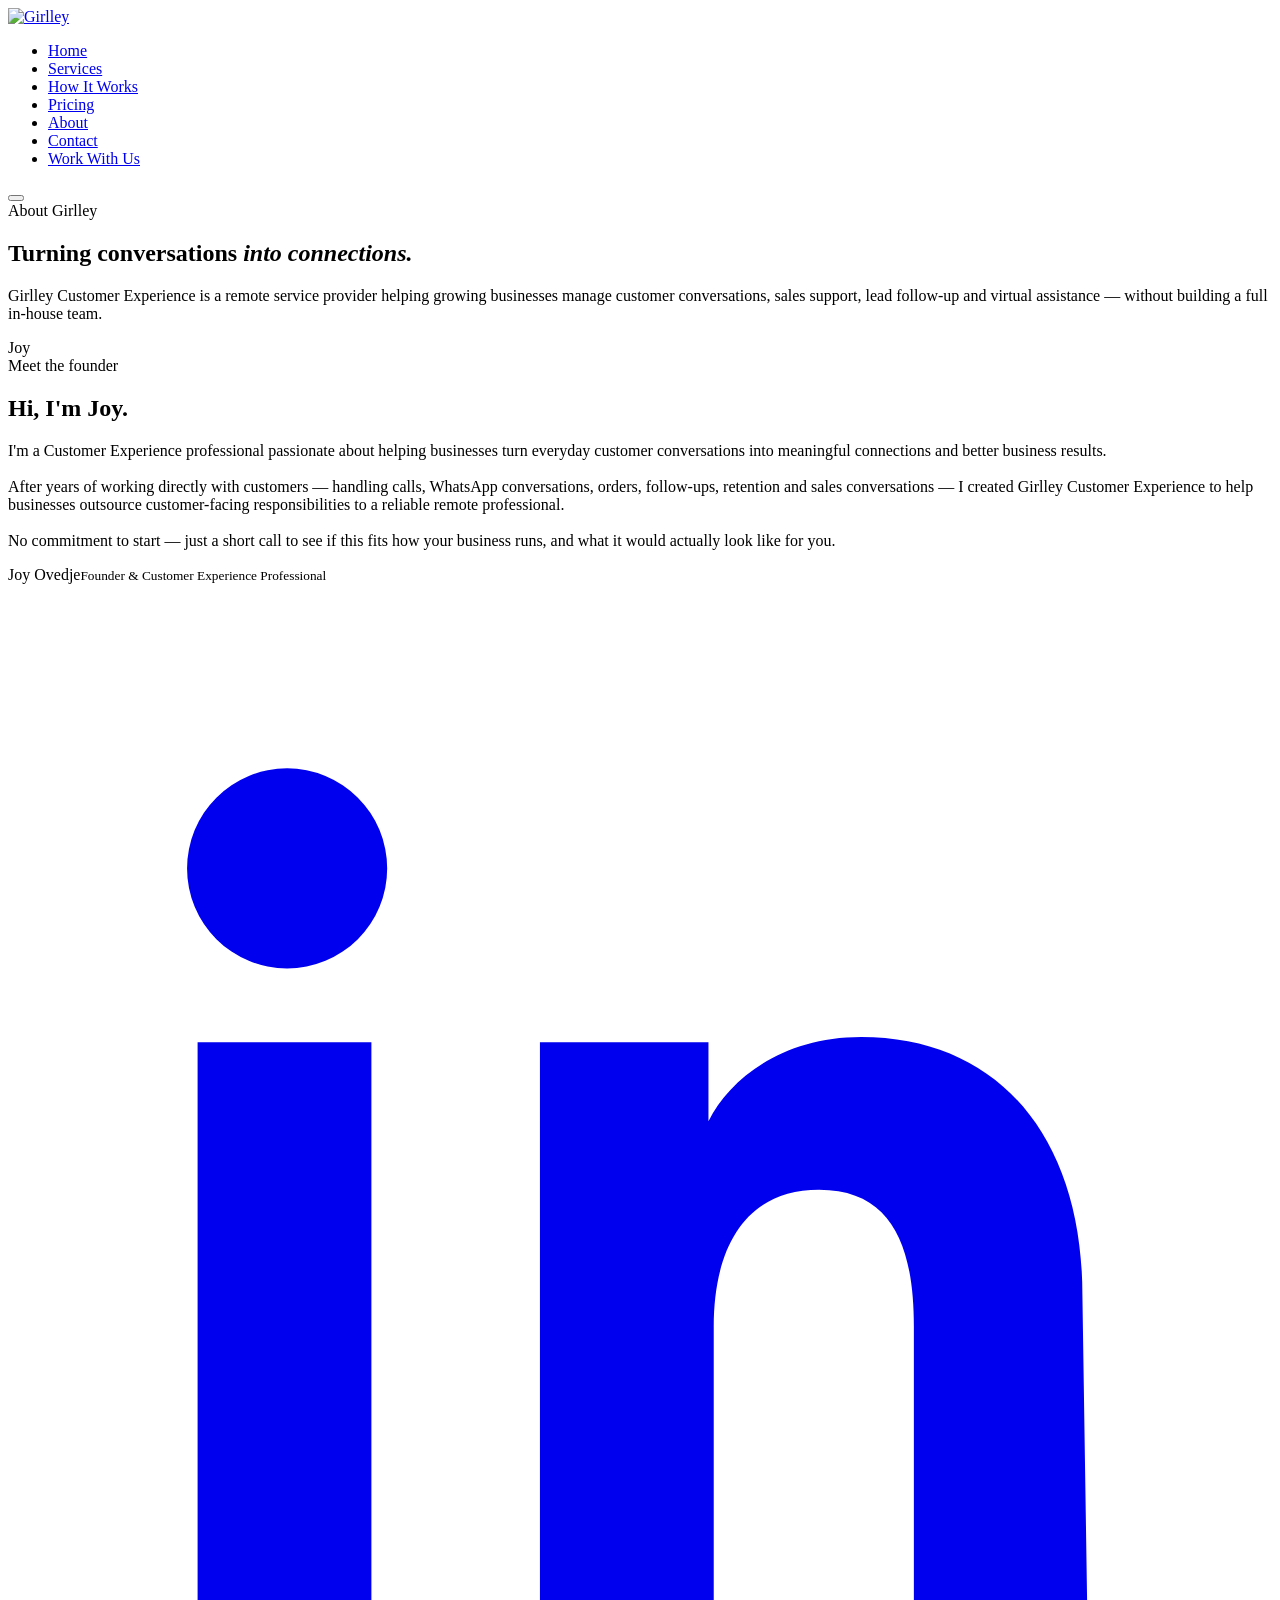
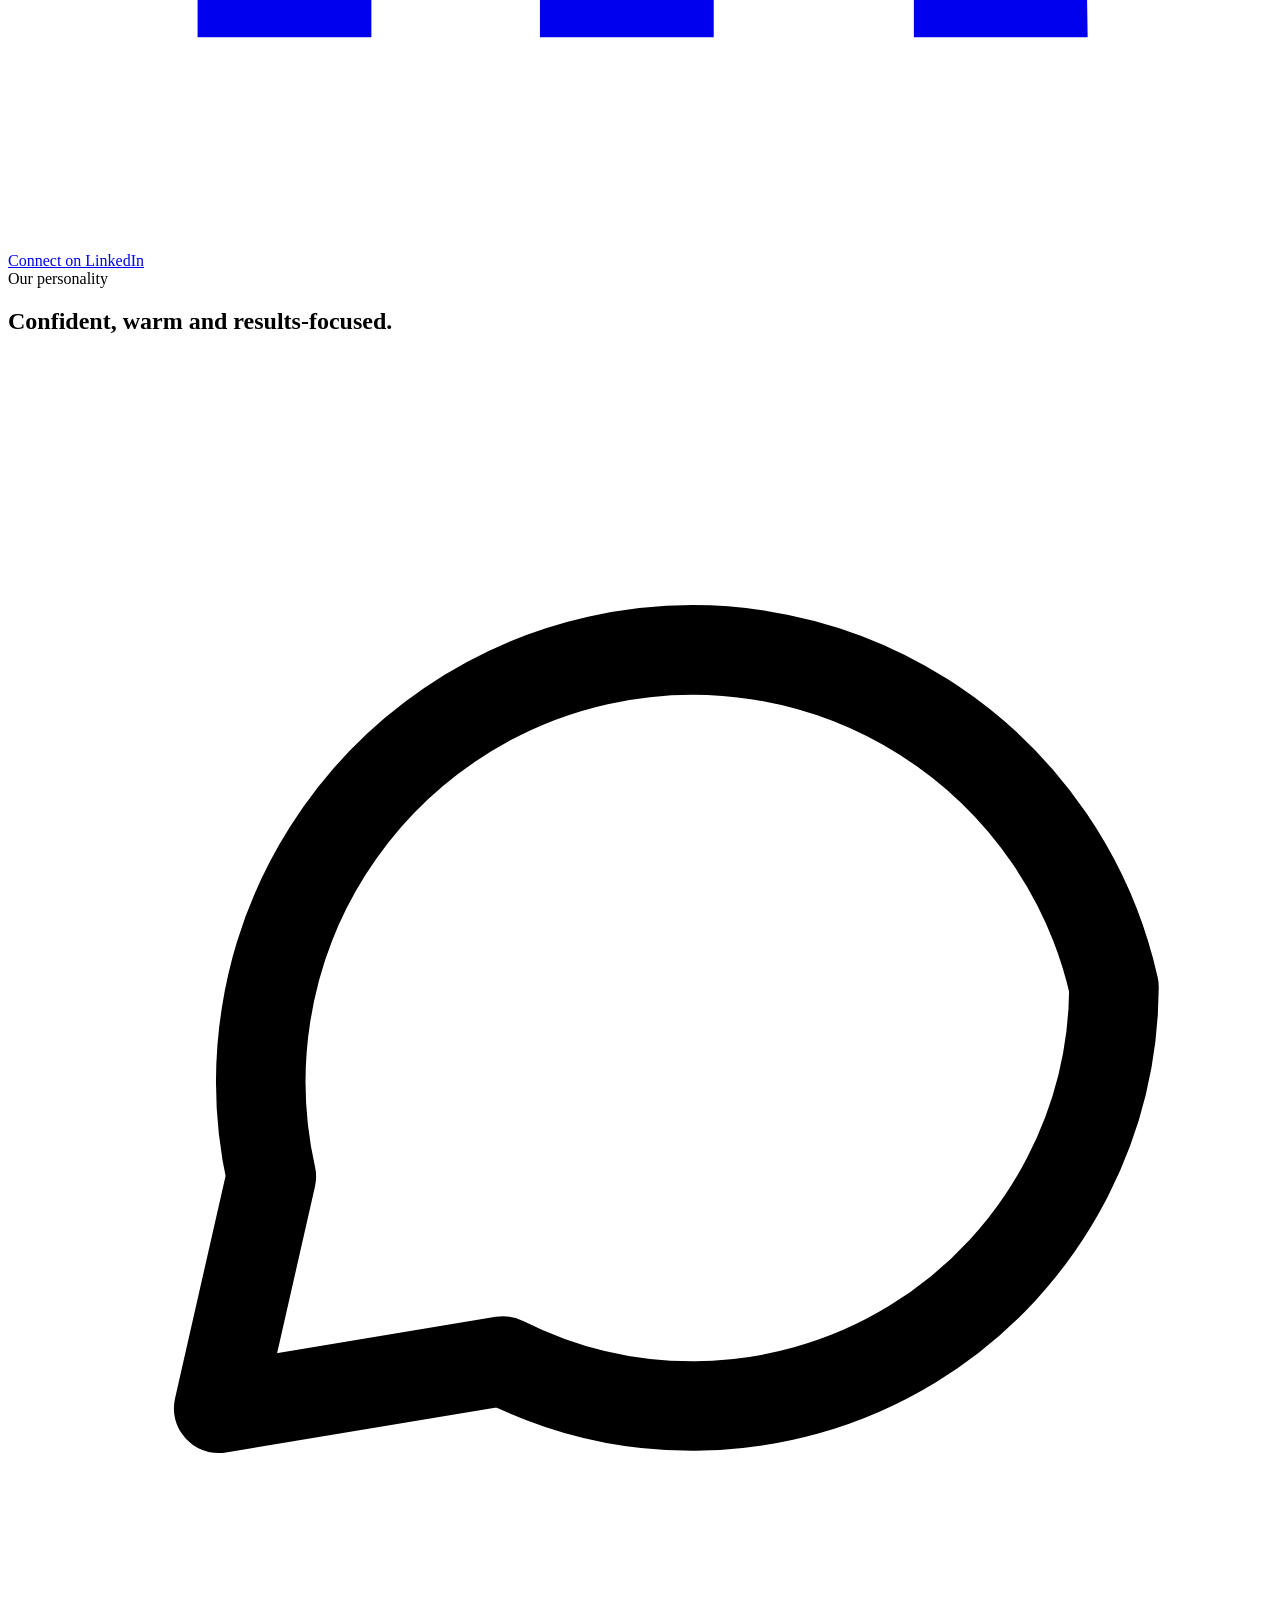
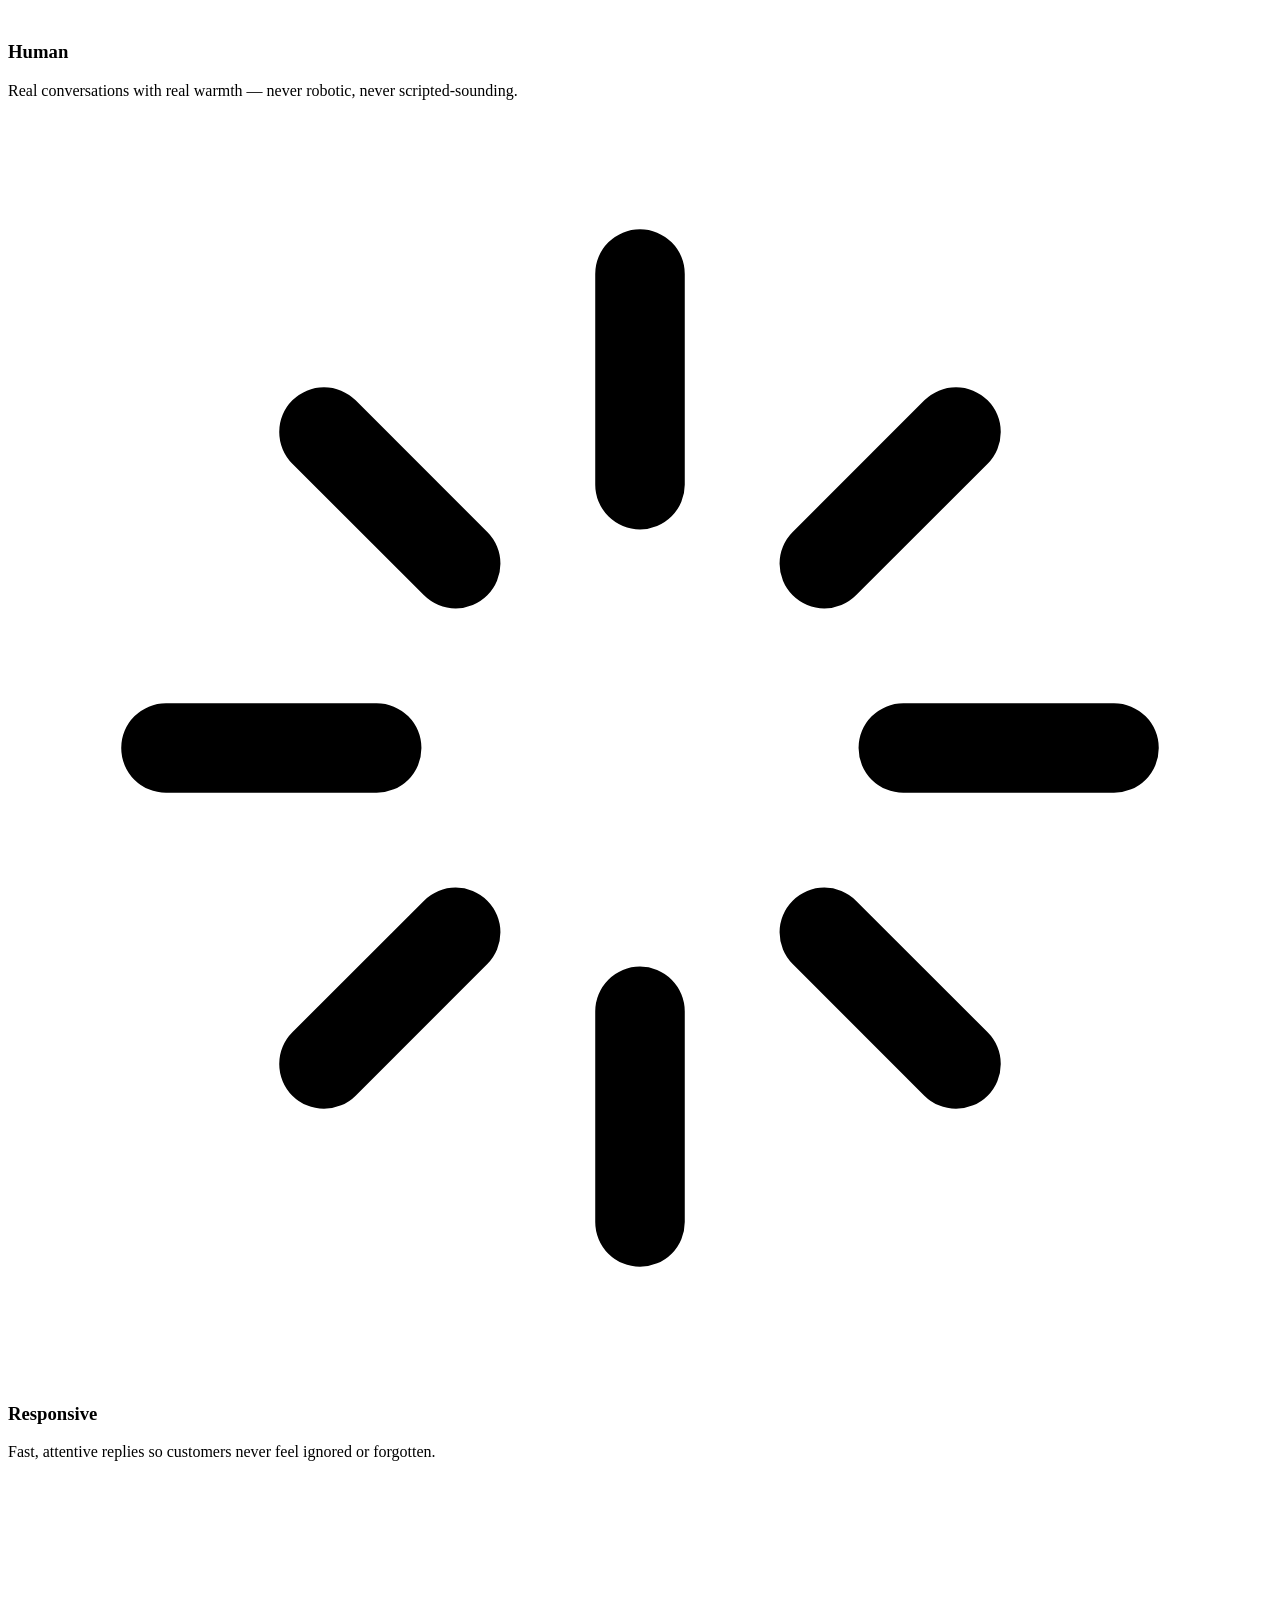
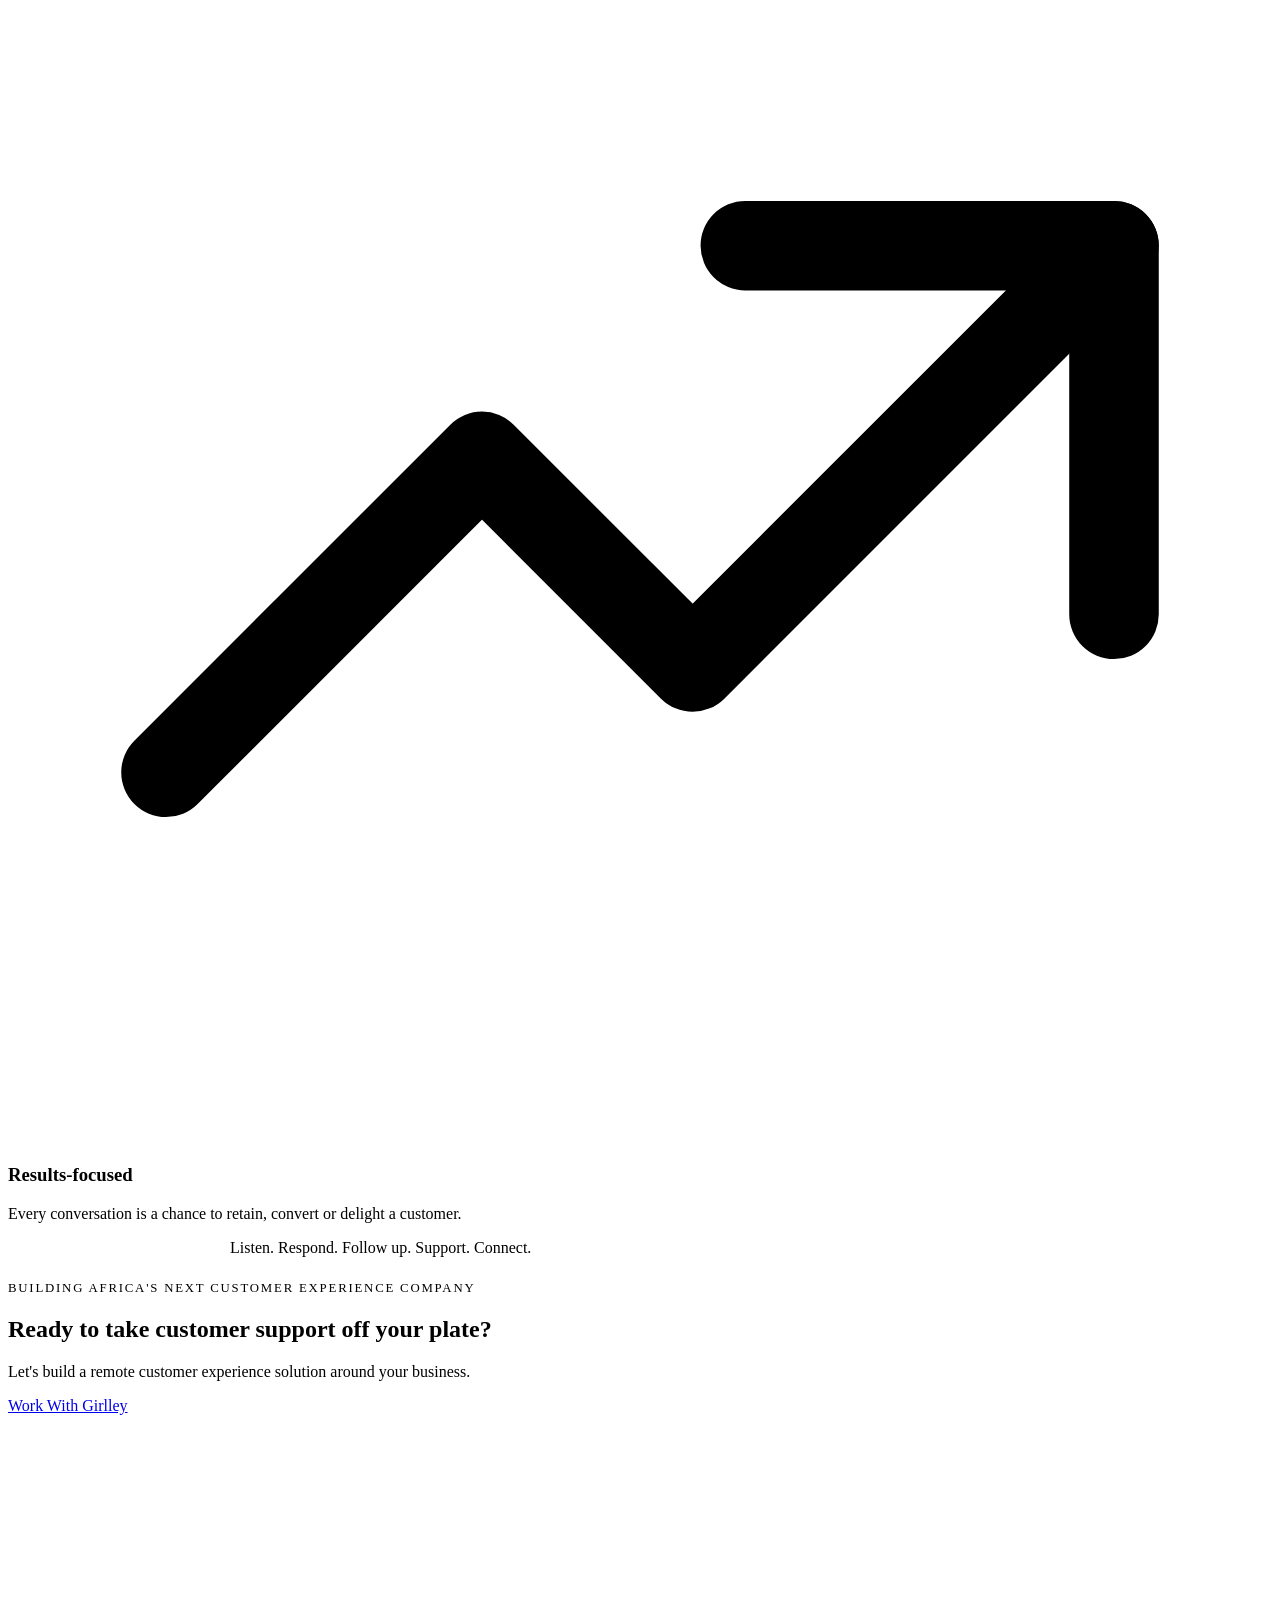
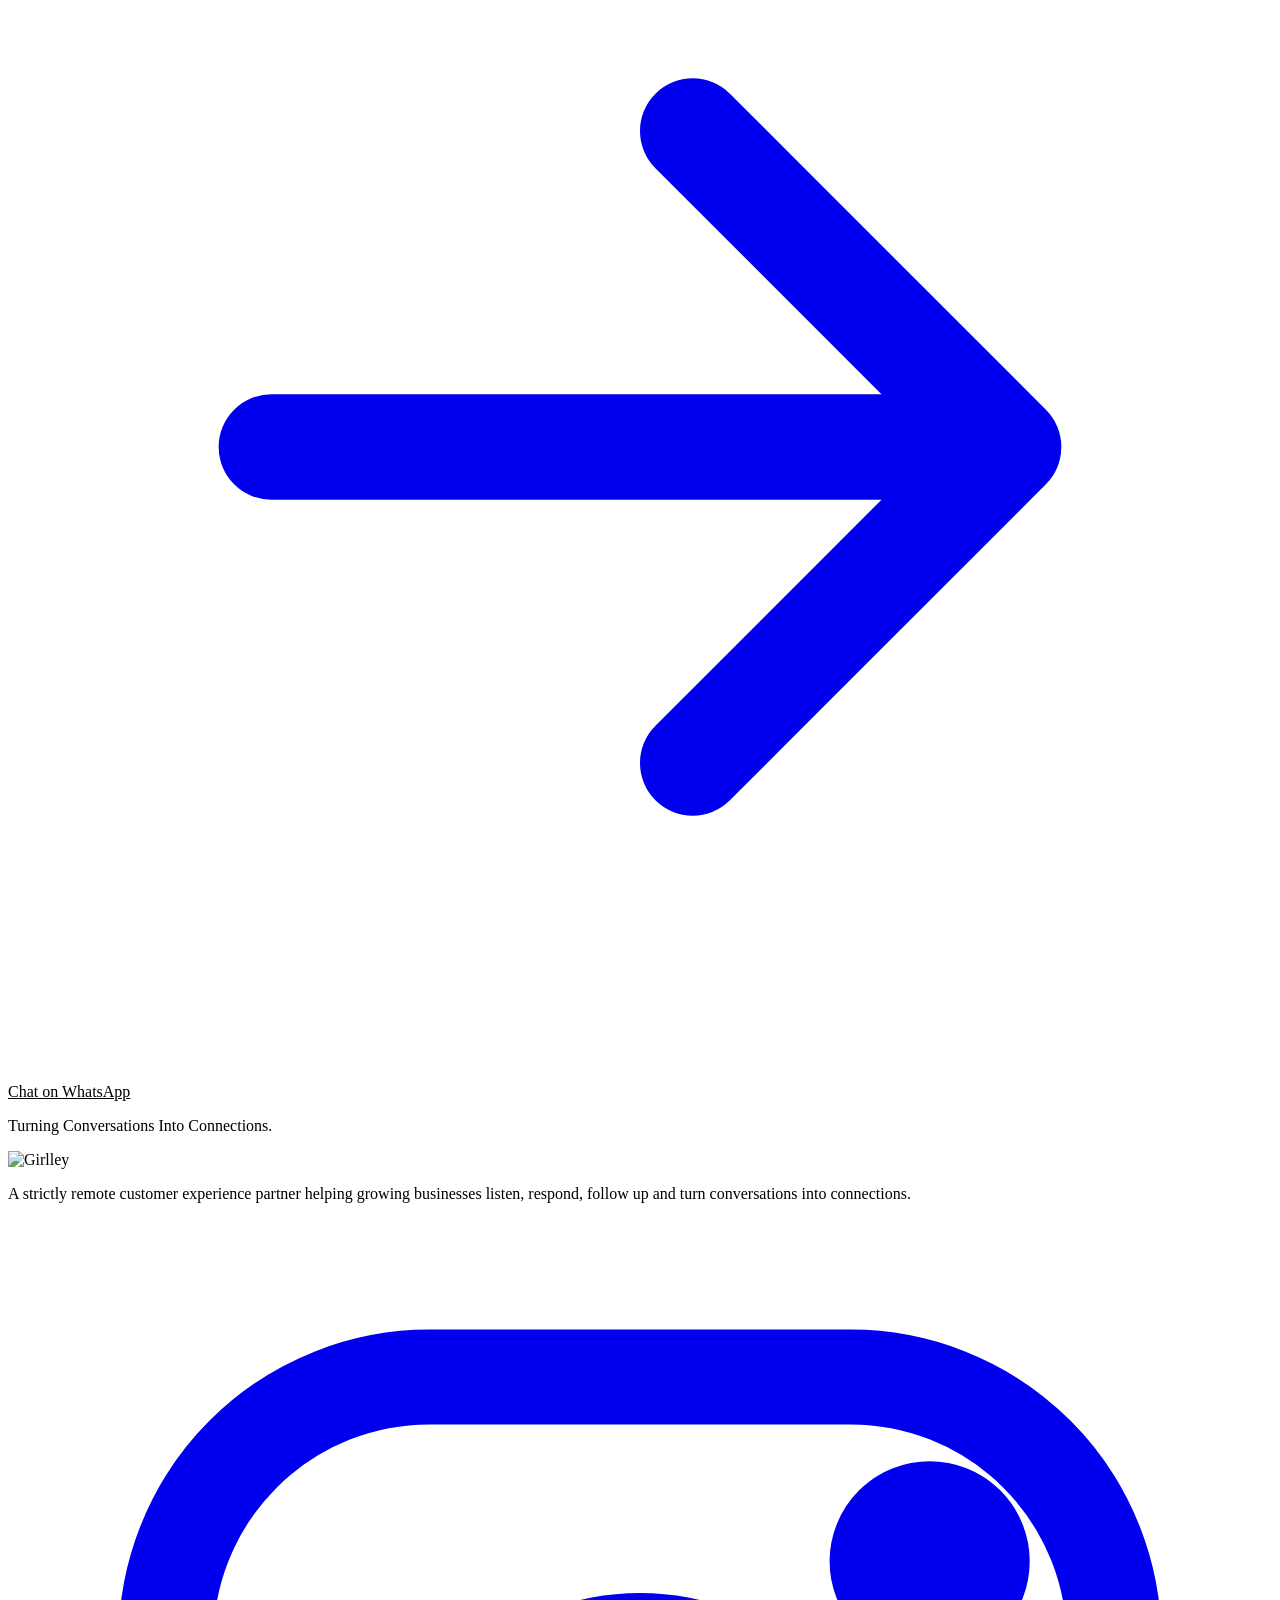
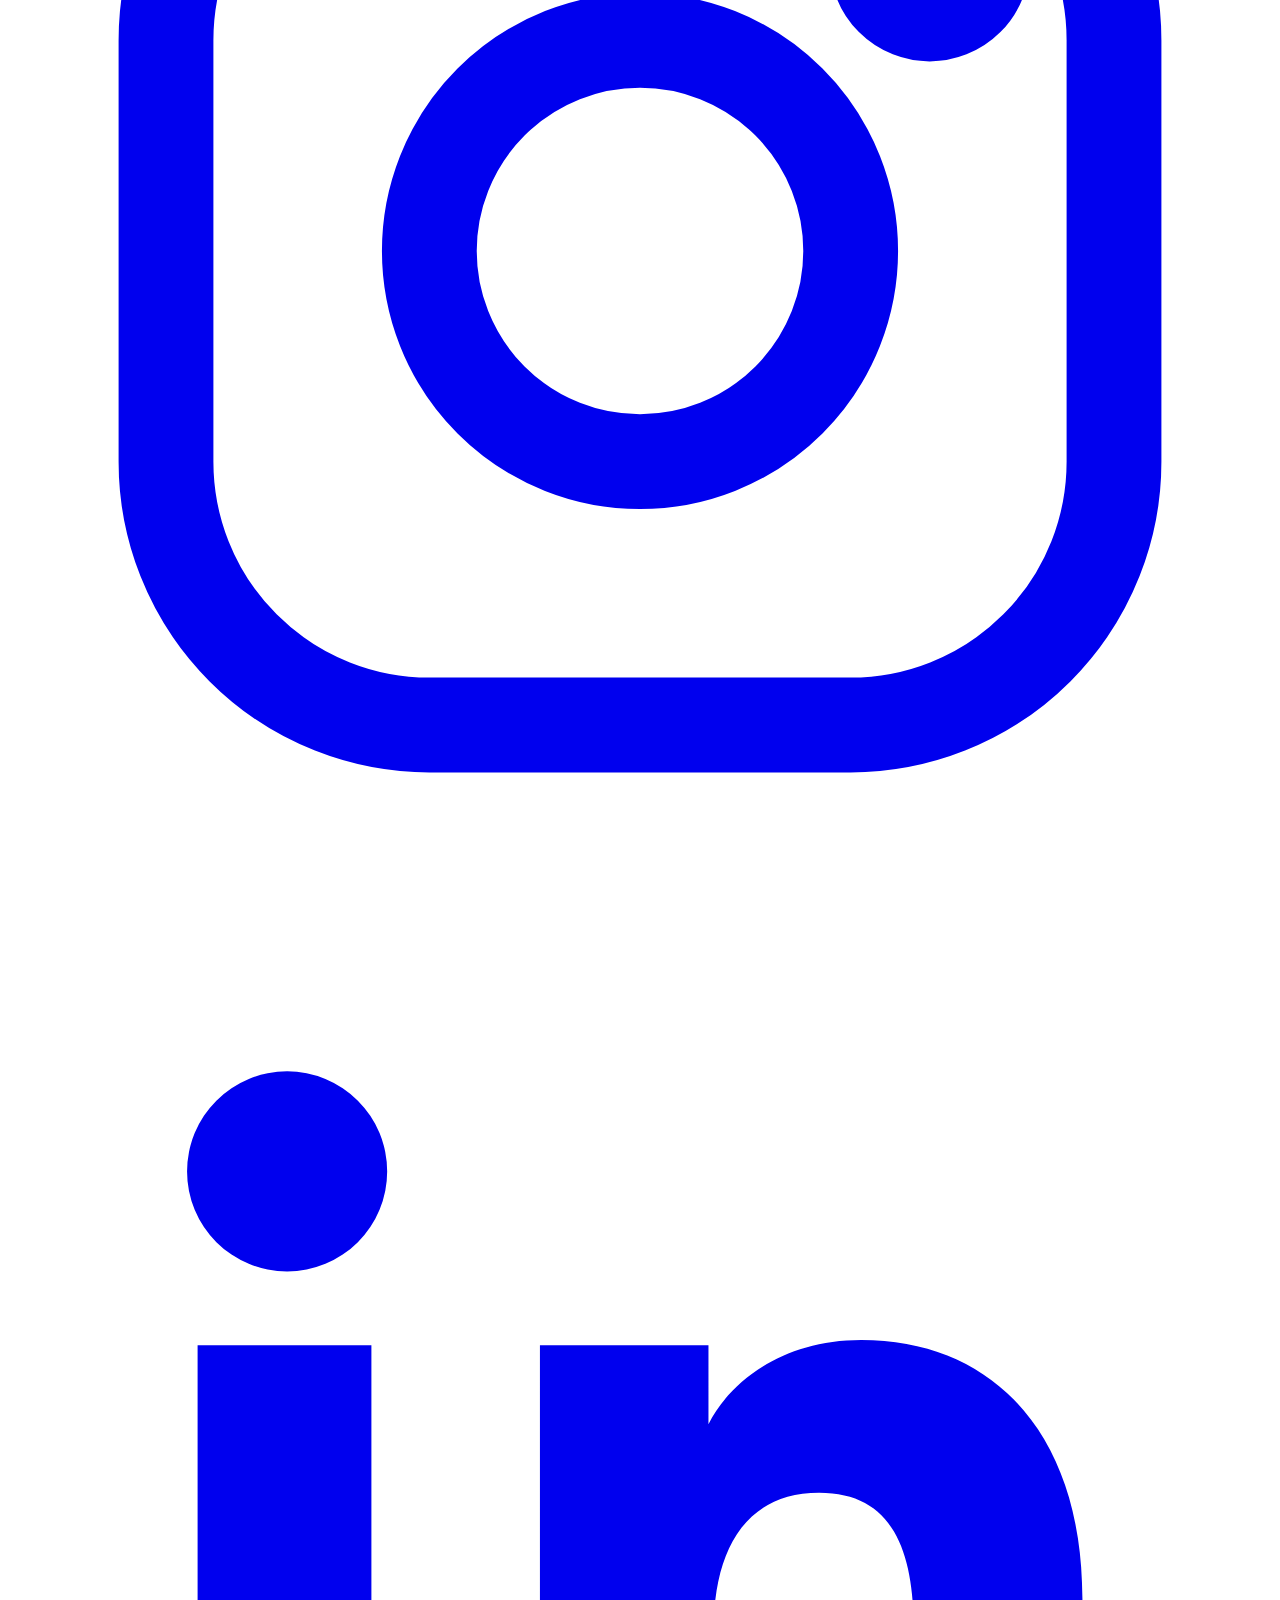
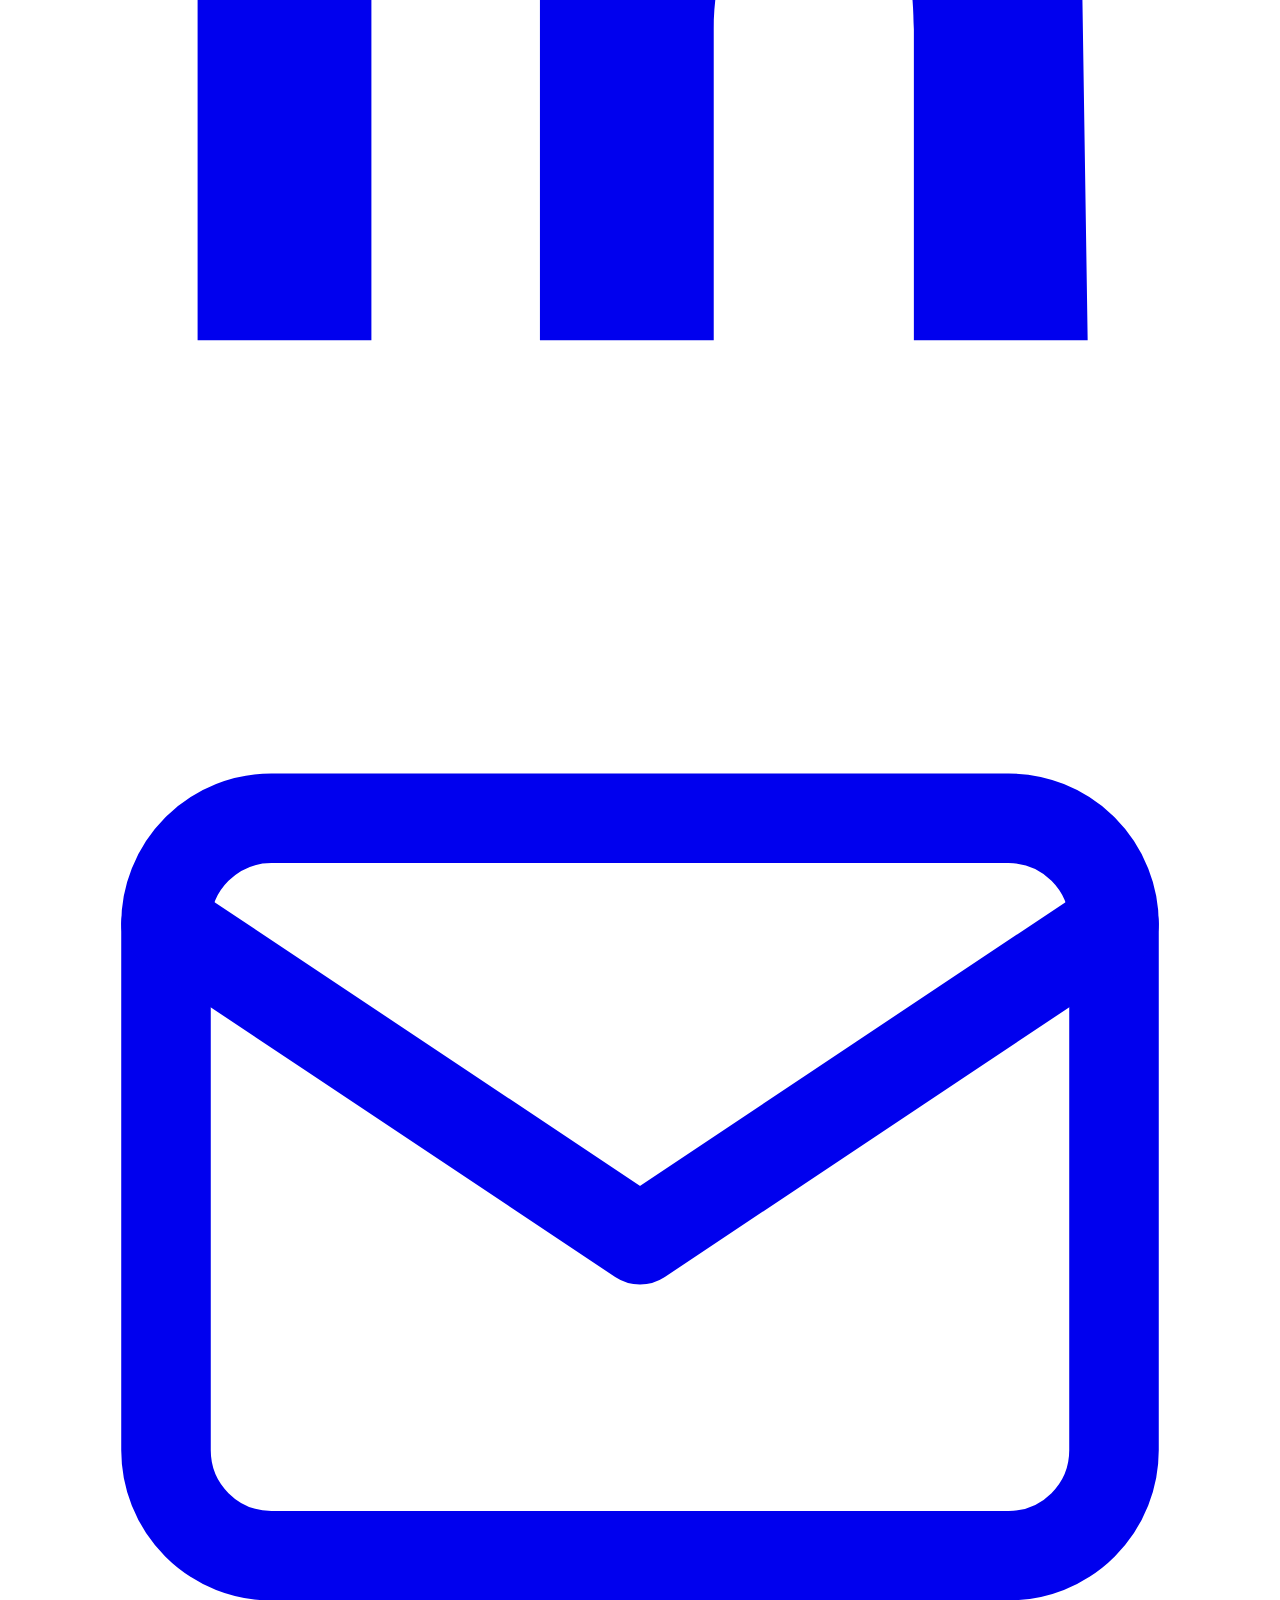
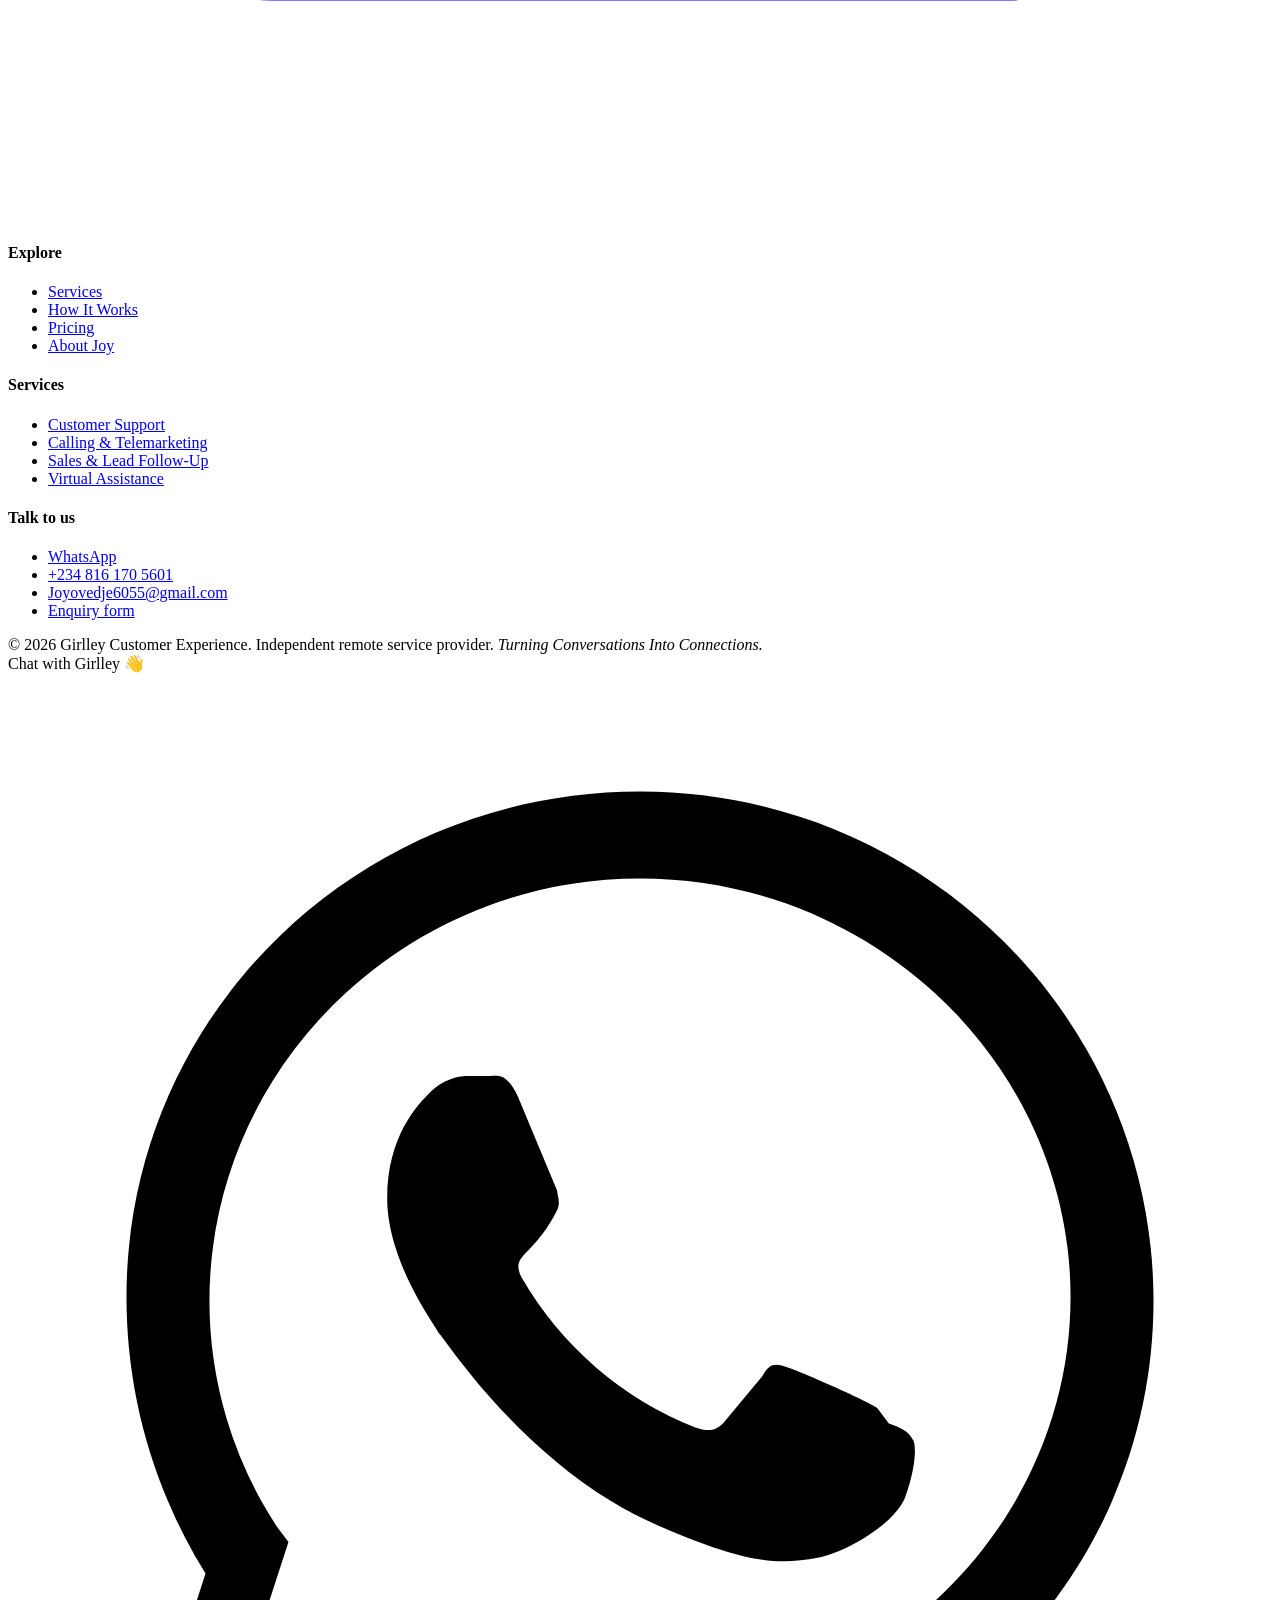
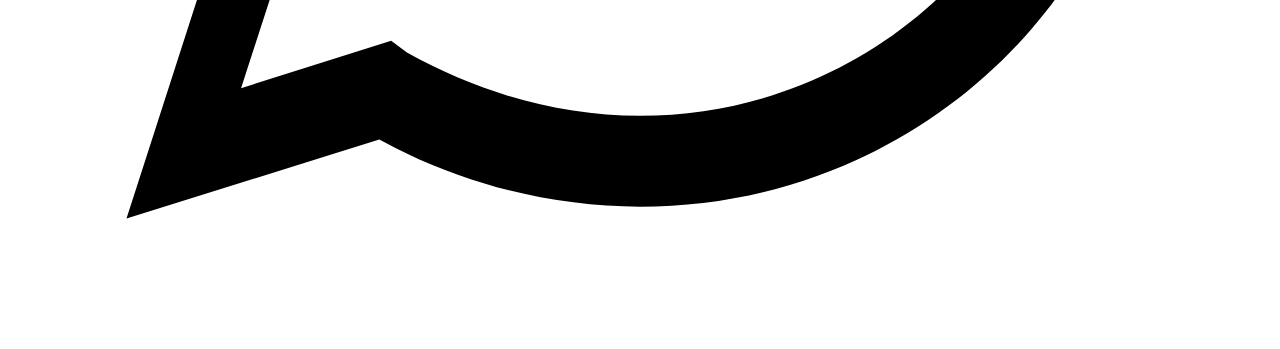
==== about.html @ e6e14542 "Add files via upload" ====
<!doctype html>
<html lang="en">
<head>
<meta charset="utf-8">
<meta name="viewport" content="width=device-width, initial-scale=1">
<title>About — Girlley CX</title>
<meta name="description" content="Meet Joy Ovedje, founder of Girlley Customer Experience — a remote customer experience partner for growing businesses.">
<meta name="theme-color" content="#0B4A5E">
<meta property="og:title" content="About — Girlley CX">
<meta property="og:description" content="Meet Joy Ovedje, founder of Girlley Customer Experience — a remote customer experience partner for growing businesses.">
<meta property="og:type" content="website">
<meta property="og:image" content="assets/logo.png">
<link rel="icon" type="image/png" href="assets/favicon.png">
<link rel="apple-touch-icon" href="assets/favicon.png">
<link rel="preconnect" href="https://fonts.googleapis.com">
<link rel="preconnect" href="https://fonts.gstatic.com" crossorigin>
<link href="https://fonts.googleapis.com/css2?family=Fraunces:ital,opsz,wght@0,9..144,400;0,9..144,500;0,9..144,600;1,9..144,400;1,9..144,500&family=Work+Sans:wght@400;500;600&display=swap" rel="stylesheet">
<link rel="stylesheet" href="assets/styles.css">
</head>
<body>
<header class="site-header">
  <div class="container nav">
    <a href="index.html" class="brand" aria-label="Girlley Customer Experience home"><img src="assets/logo.png" alt="Girlley" width="126" height="30"></a>
    <ul class="nav-links">
      <li><a href="index.html">Home</a></li><li><a href="services.html">Services</a></li><li><a href="how-it-works.html">How It Works</a></li><li><a href="pricing.html">Pricing</a></li><li><a href="about.html" class="active">About</a></li><li><a href="contact.html">Contact</a></li>
      <li><a href="contact.html" class="btn btn-primary nav-cta">Work With Us</a></li>
    </ul>
    <button class="menu-toggle" aria-label="Open menu" aria-expanded="false"><span></span><span></span><span></span></button>
  </div>
</header>
<main>

<section class="page-hero"><div class="container">
  <span class="eyebrow">About Girlley</span>
  <h1>Turning conversations <em class="accent">into connections.</em></h1>
  <p class="lead">Girlley Customer Experience is a remote service provider helping growing businesses manage customer conversations, sales support, lead follow-up and virtual assistance — without building a full in-house team.</p>
</div></section>
<section class="bg-white"><div class="container founder">
  <div class="founder-portrait reveal"><span class="mono">Joy</span><!-- To add a photo: place it at assets/joy.jpg and uncomment: <img src="assets/joy.jpg" alt="Joy Ovedje, founder of Girlley CX"> --></div>
  <div class="reveal">
    <span class="eyebrow">Meet the founder</span>
    <h2>Hi, I'm Joy.</h2>
    <p class="lead" style="margin-top:20px">I'm a Customer Experience professional passionate about helping businesses turn everyday customer conversations into meaningful connections and better business results.</p>
    <p style="margin-top:18px">After years of working directly with customers — handling calls, WhatsApp conversations, orders, follow-ups, retention and sales conversations — I created Girlley Customer Experience to help businesses outsource customer-facing responsibilities to a reliable remote professional.</p>
    <p style="margin-top:18px">No commitment to start — just a short call to see if this fits how your business runs, and what it would actually look like for you.</p>
    <div class="signature">Joy Ovedje<small>Founder &amp; Customer Experience Professional</small></div>
    <div class="btn-row"><a href="https://www.linkedin.com/in/joy-ovedje-bb84bb2b6" target="_blank" rel="noopener" class="btn btn-outline"><svg viewBox="0 0 24 24" fill="currentColor" aria-hidden="true"><path d="M6.9 8.7H3.6V20h3.3V8.7zM5.3 3.5a1.9 1.9 0 1 0 0 3.8 1.9 1.9 0 0 0 0-3.8zM20.4 13.5c0-3-1.6-4.9-4.2-4.9-1.5 0-2.5.8-2.9 1.6V8.7h-3.2V20h3.3v-5.9c0-1.5.6-2.6 2-2.6s1.8 1.1 1.8 2.6V20h3.3l-.1-6.5z"/></svg> Connect on LinkedIn</a></div>
  </div>
</div></section>
<section><div class="container">
  <div class="section-head center reveal"><span class="eyebrow">Our personality</span><h2>Confident, warm and results-focused.</h2></div>
  <div class="grid grid-3">
  <div class="card reveal"><div class="icon"><svg viewBox="0 0 24 24" fill="none" stroke="currentColor" stroke-width="1.7" stroke-linecap="round" stroke-linejoin="round" aria-hidden="true"><path d="M21 12a8 8 0 0 1-11.6 7.1L4 20l1-4.4A8 8 0 1 1 21 12z"/></svg></div><h3>Human</h3><p>Real conversations with real warmth — never robotic, never scripted-sounding.</p></div><div class="card reveal"><div class="icon"><svg viewBox="0 0 24 24" fill="none" stroke="currentColor" stroke-width="1.7" stroke-linecap="round" stroke-linejoin="round" aria-hidden="true"><path d="M12 3v4M12 17v4M3 12h4M17 12h4M6 6l2.5 2.5M15.5 15.5 18 18M6 18l2.5-2.5M15.5 8.5 18 6"/></svg></div><h3>Responsive</h3><p>Fast, attentive replies so customers never feel ignored or forgotten.</p></div><div class="card reveal"><div class="icon"><svg viewBox="0 0 24 24" fill="none" stroke="currentColor" stroke-width="1.7" stroke-linecap="round" stroke-linejoin="round" aria-hidden="true"><path d="M3 17l6-6 4 4 8-8"/><path d="M14 7h7v7"/></svg></div><h3>Results-focused</h3><p>Every conversation is a chance to retain, convert or delight a customer.</p></div>
  </div>
</div></section>
<section class="bg-blush"><div class="container center reveal">
  <p class="pullquote" style="max-width:820px;margin:0 auto">Listen. Respond. Follow up. Support. Connect.</p>
  <p style="margin-top:24px;letter-spacing:.14em;text-transform:uppercase;font-size:.8rem;color:var(--nude)">Building Africa's next customer experience company</p>
</div></section>
<section><div class="container"><div class="cta-band reveal">
<h2>Ready to take customer support off your plate?</h2><p>Let's build a remote customer experience solution around your business.</p>
<div class="btn-row" style="justify-content:center"><a href="contact.html" class="btn btn-light">Work With Girlley <svg viewBox="0 0 24 24" fill="none" stroke="currentColor" stroke-width="2" stroke-linecap="round" stroke-linejoin="round" aria-hidden="true"><path d="M5 12h14M13 6l6 6-6 6"/></svg></a><a href="https://wa.me/2348161705601?text=Hello%20Girlley%20CX%2C%20I%27d%20like%20to%20learn%20more%20about%20your%20services." target="_blank" rel="noopener" class="btn btn-outline" style="border-color:rgba(251,247,242,.5);color:var(--cream)">Chat on WhatsApp</a></div>
<p class="tagline">Turning Conversations Into Connections.</p>
</div></div></section>

</main>
<footer class="site-footer">
  <div class="container">
    <div class="footer-grid">
      <div>
        <img src="assets/logo-light.png" alt="Girlley" width="126" height="30">
        <p>A strictly remote customer experience partner helping growing businesses listen, respond, follow up and turn conversations into connections.</p>
        <div class="socials">
          <a href="https://www.instagram.com/girlley_cx" target="_blank" rel="noopener" aria-label="Instagram"><svg viewBox="0 0 24 24" fill="none" stroke="currentColor" stroke-width="1.8" aria-hidden="true"><rect x="3" y="3" width="18" height="18" rx="5"/><circle cx="12" cy="12" r="4"/><circle cx="17.5" cy="6.5" r="1" fill="currentColor"/></svg></a>
          <a href="https://www.linkedin.com/in/joy-ovedje-bb84bb2b6" target="_blank" rel="noopener" aria-label="LinkedIn"><svg viewBox="0 0 24 24" fill="currentColor" aria-hidden="true"><path d="M6.9 8.7H3.6V20h3.3V8.7zM5.3 3.5a1.9 1.9 0 1 0 0 3.8 1.9 1.9 0 0 0 0-3.8zM20.4 13.5c0-3-1.6-4.9-4.2-4.9-1.5 0-2.5.8-2.9 1.6V8.7h-3.2V20h3.3v-5.9c0-1.5.6-2.6 2-2.6s1.8 1.1 1.8 2.6V20h3.3l-.1-6.5z"/></svg></a>
          <a href="mailto:Joyovedje6055@gmail.com" aria-label="Email"><svg viewBox="0 0 24 24" fill="none" stroke="currentColor" stroke-width="1.7" stroke-linecap="round" stroke-linejoin="round" aria-hidden="true"><rect x="3" y="5" width="18" height="14" rx="2"/><path d="m3 7 9 6 9-6"/></svg></a>
        </div>
      </div>
      <div>
        <h4>Explore</h4>
        <ul><li><a href="services.html">Services</a></li><li><a href="how-it-works.html">How It Works</a></li><li><a href="pricing.html">Pricing</a></li><li><a href="about.html">About Joy</a></li></ul>
      </div>
      <div>
        <h4>Services</h4>
        <ul><li><a href="services.html#support">Customer Support</a></li><li><a href="services.html#calling">Calling &amp; Telemarketing</a></li><li><a href="services.html#sales">Sales &amp; Lead Follow-Up</a></li><li><a href="services.html#va">Virtual Assistance</a></li></ul>
      </div>
      <div>
        <h4>Talk to us</h4>
        <ul><li><a href="https://wa.me/2348161705601?text=Hello%20Girlley%20CX%2C%20I%27d%20like%20to%20learn%20more%20about%20your%20services." target="_blank" rel="noopener">WhatsApp</a></li><li><a href="tel:+2348161705601">+234 816 170 5601</a></li><li><a href="mailto:Joyovedje6055@gmail.com">Joyovedje6055@gmail.com</a></li><li><a href="contact.html">Enquiry form</a></li></ul>
      </div>
    </div>
    <div class="footer-bottom">
      <span>&copy; <span data-year>2026</span> Girlley Customer Experience. Independent remote service provider.</span>
      <em>Turning Conversations Into Connections.</em>
    </div>
  </div>
</footer>
<div class="wa-float">
  <span class="wa-label">Chat with Girlley 👋</span>
  <a class="wa-btn" href="https://wa.me/2348161705601?text=Hello%20Girlley%20CX%2C%20I%27d%20like%20to%20learn%20more%20about%20your%20services." target="_blank" rel="noopener" aria-label="Chat with Girlley on WhatsApp"><svg viewBox="0 0 32 32" aria-hidden="true"><path d="M16 3C8.8 3 3 8.7 3 15.8c0 2.5.7 4.9 2 7L3 29l6.4-2c2 1.1 4.3 1.7 6.6 1.7 7.2 0 13-5.7 13-12.8S23.2 3 16 3zm0 23.4c-2.1 0-4.1-.6-5.9-1.6l-.4-.3-3.8 1.2 1.2-3.7-.3-.4a10.4 10.4 0 0 1-1.7-5.7C5.1 10 10 5.2 16 5.2S26.9 10 26.9 15.8 22 26.4 16 26.4zm6-7.8c-.3-.2-1.9-.9-2.2-1-.3-.1-.5-.2-.7.2l-1 1.2c-.2.2-.4.2-.7.1a8.8 8.8 0 0 1-4.4-3.8c-.3-.6.3-.5.9-1.7.1-.2 0-.4 0-.5l-1-2.4c-.3-.6-.5-.5-.7-.5h-.6c-.2 0-.6.1-.9.4-.3.3-1.1 1.1-1.1 2.7s1.2 3.2 1.3 3.4c.2.2 2.3 3.5 5.6 4.9 2.1.9 2.9 1 4 .8.6-.1 1.9-.8 2.2-1.5.3-.8.3-1.4.2-1.5-.1-.2-.3-.3-.6-.4z"/></svg></a>
</div>
<script src="assets/main.js" defer></script>
</body>
</html>
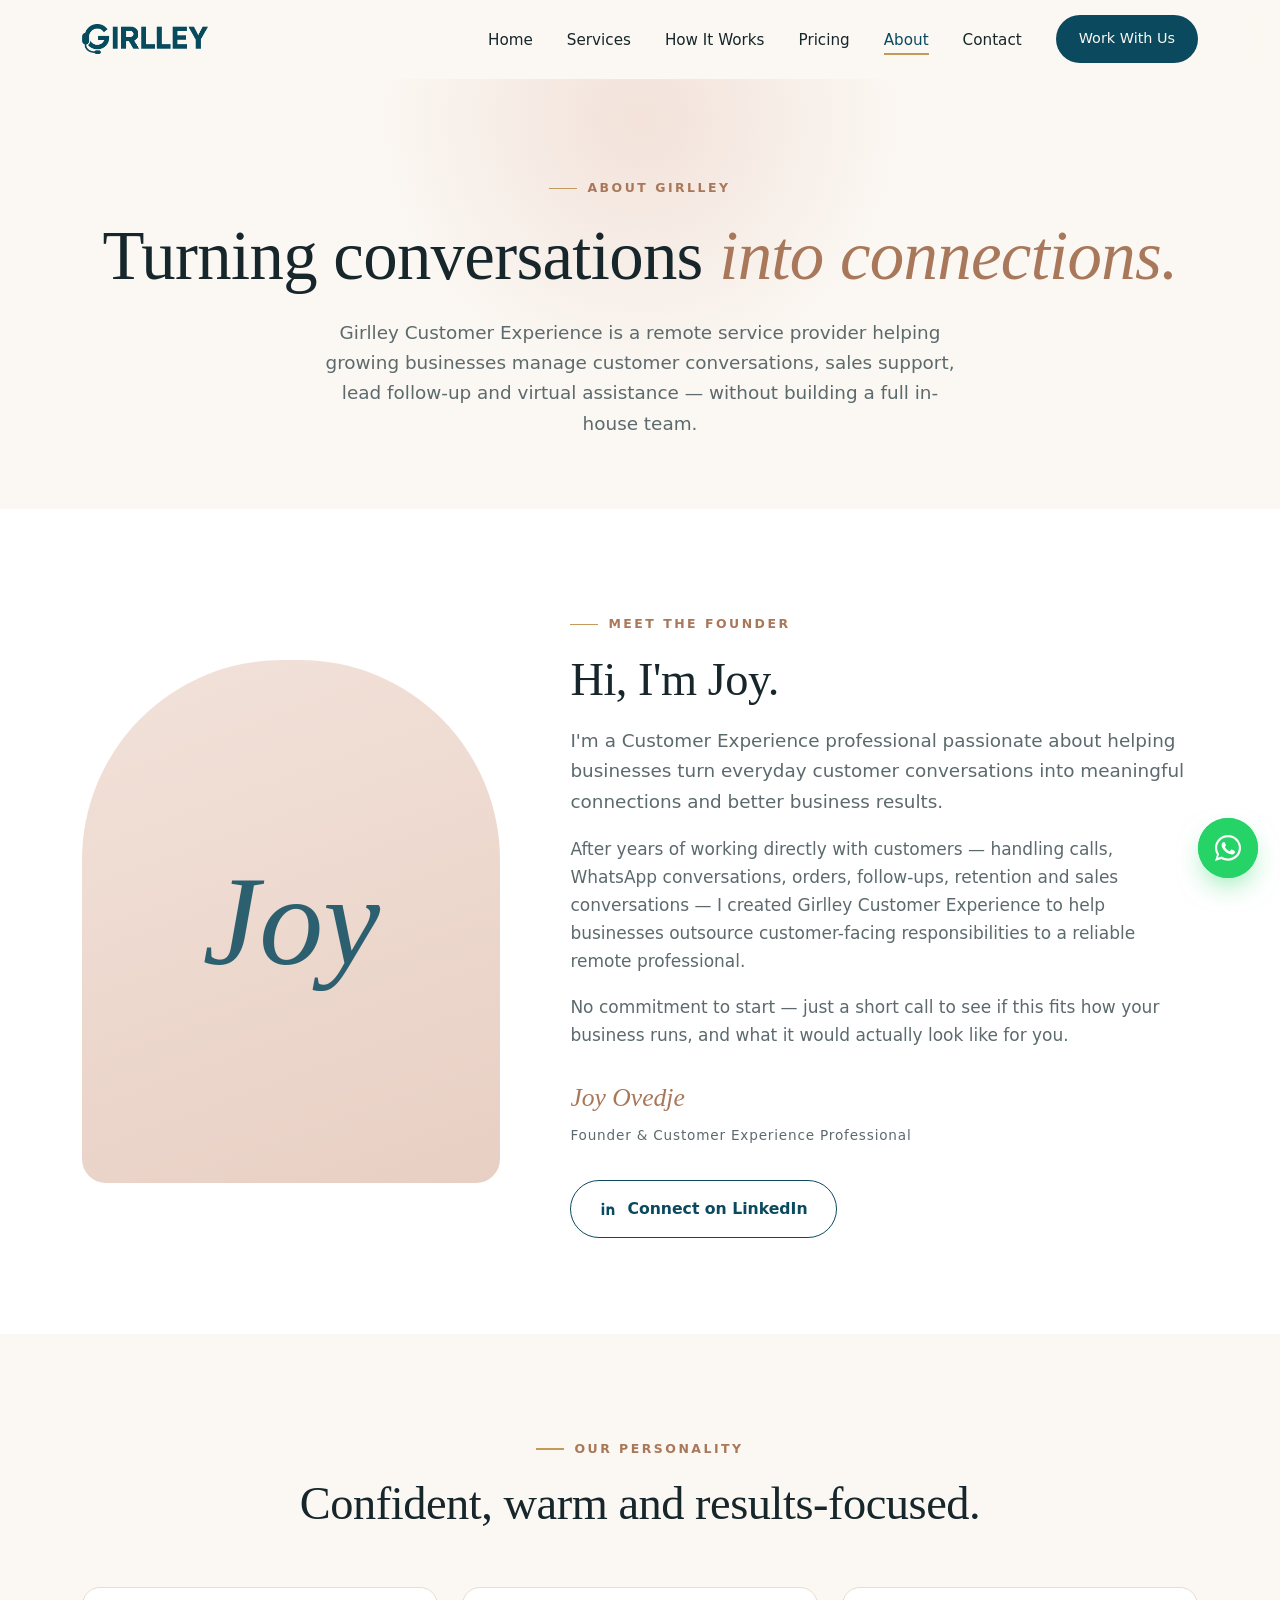
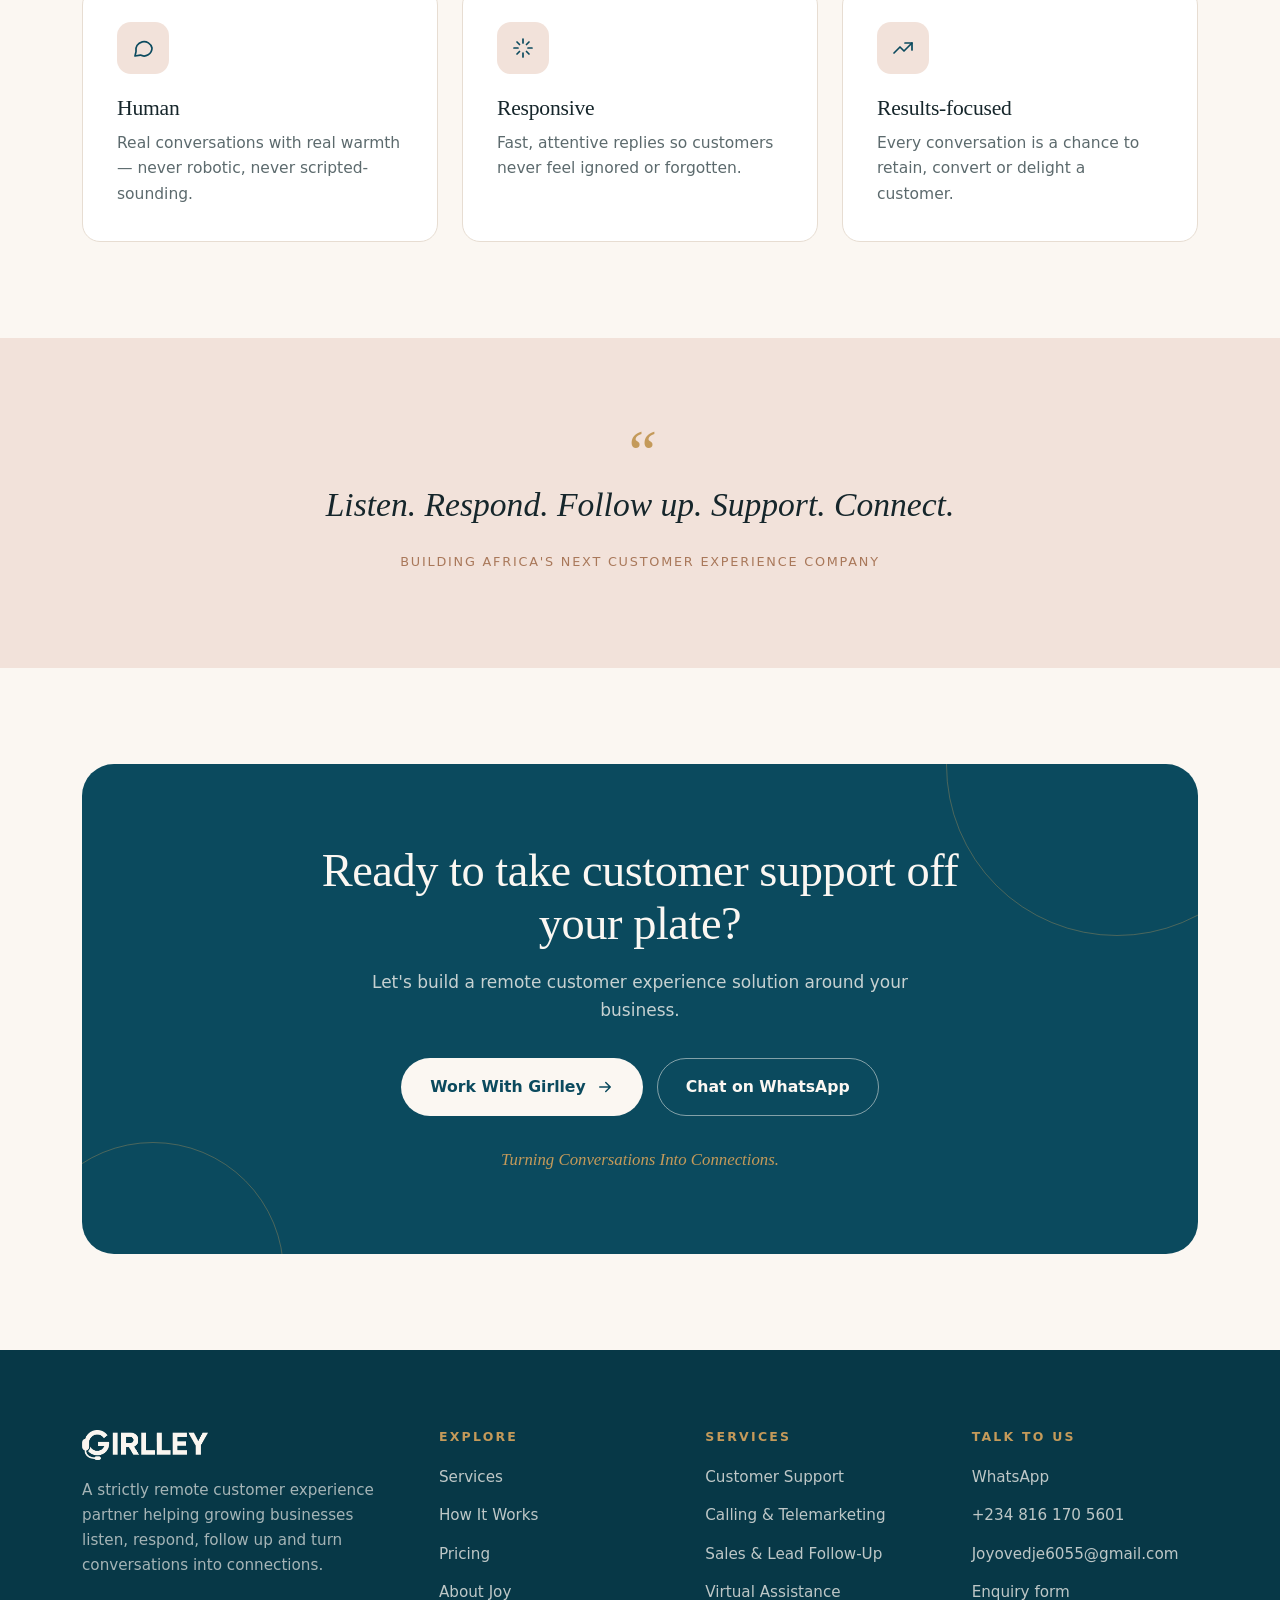
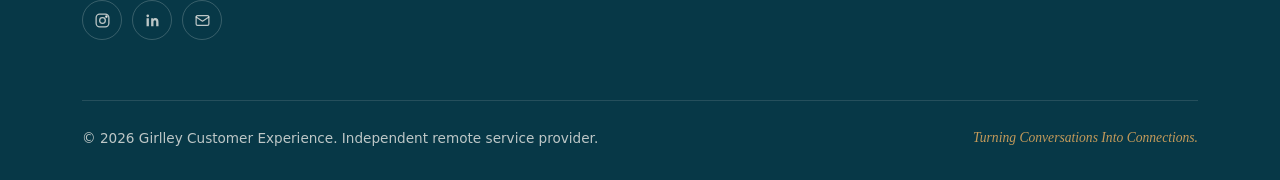
==== commit a1a5df39: "Add files via upload" ====
--- a/about.html
+++ b/about.html
@@ -9,18 +9,18 @@
 <meta property="og:title" content="About — Girlley CX">
 <meta property="og:description" content="Meet Joy Ovedje, founder of Girlley Customer Experience — a remote customer experience partner for growing businesses.">
 <meta property="og:type" content="website">
-<meta property="og:image" content="assets/logo.png">
-<link rel="icon" type="image/png" href="assets/favicon.png">
-<link rel="apple-touch-icon" href="assets/favicon.png">
+<meta property="og:image" content="logo.png">
+<link rel="icon" type="image/png" href="favicon.png">
+<link rel="apple-touch-icon" href="favicon.png">
 <link rel="preconnect" href="https://fonts.googleapis.com">
 <link rel="preconnect" href="https://fonts.gstatic.com" crossorigin>
 <link href="https://fonts.googleapis.com/css2?family=Fraunces:ital,opsz,wght@0,9..144,400;0,9..144,500;0,9..144,600;1,9..144,400;1,9..144,500&family=Work+Sans:wght@400;500;600&display=swap" rel="stylesheet">
-<link rel="stylesheet" href="assets/styles.css">
+<link rel="stylesheet" href="styles.css">
 </head>
 <body>
 <header class="site-header">
   <div class="container nav">
-    <a href="index.html" class="brand" aria-label="Girlley Customer Experience home"><img src="assets/logo.png" alt="Girlley" width="126" height="30"></a>
+    <a href="index.html" class="brand" aria-label="Girlley Customer Experience home"><img src="logo.png" alt="Girlley" width="126" height="30"></a>
     <ul class="nav-links">
       <li><a href="index.html">Home</a></li><li><a href="services.html">Services</a></li><li><a href="how-it-works.html">How It Works</a></li><li><a href="pricing.html">Pricing</a></li><li><a href="about.html" class="active">About</a></li><li><a href="contact.html">Contact</a></li>
       <li><a href="contact.html" class="btn btn-primary nav-cta">Work With Us</a></li>
@@ -36,7 +36,7 @@
   <p class="lead">Girlley Customer Experience is a remote service provider helping growing businesses manage customer conversations, sales support, lead follow-up and virtual assistance — without building a full in-house team.</p>
 </div></section>
 <section class="bg-white"><div class="container founder">
-  <div class="founder-portrait reveal"><span class="mono">Joy</span><!-- To add a photo: place it at assets/joy.jpg and uncomment: <img src="assets/joy.jpg" alt="Joy Ovedje, founder of Girlley CX"> --></div>
+  <div class="founder-portrait reveal"><span class="mono">Joy</span><!-- To add a photo: place it at joy.jpg and uncomment: <img src="joy.jpg" alt="Joy Ovedje, founder of Girlley CX"> --></div>
   <div class="reveal">
     <span class="eyebrow">Meet the founder</span>
     <h2>Hi, I'm Joy.</h2>
@@ -68,7 +68,7 @@
   <div class="container">
     <div class="footer-grid">
       <div>
-        <img src="assets/logo-light.png" alt="Girlley" width="126" height="30">
+        <img src="logo-light.png" alt="Girlley" width="126" height="30">
         <p>A strictly remote customer experience partner helping growing businesses listen, respond, follow up and turn conversations into connections.</p>
         <div class="socials">
           <a href="https://www.instagram.com/girlley_cx" target="_blank" rel="noopener" aria-label="Instagram"><svg viewBox="0 0 24 24" fill="none" stroke="currentColor" stroke-width="1.8" aria-hidden="true"><rect x="3" y="3" width="18" height="18" rx="5"/><circle cx="12" cy="12" r="4"/><circle cx="17.5" cy="6.5" r="1" fill="currentColor"/></svg></a>
@@ -99,6 +99,6 @@
   <span class="wa-label">Chat with Girlley 👋</span>
   <a class="wa-btn" href="https://wa.me/2348161705601?text=Hello%20Girlley%20CX%2C%20I%27d%20like%20to%20learn%20more%20about%20your%20services." target="_blank" rel="noopener" aria-label="Chat with Girlley on WhatsApp"><svg viewBox="0 0 32 32" aria-hidden="true"><path d="M16 3C8.8 3 3 8.7 3 15.8c0 2.5.7 4.9 2 7L3 29l6.4-2c2 1.1 4.3 1.7 6.6 1.7 7.2 0 13-5.7 13-12.8S23.2 3 16 3zm0 23.4c-2.1 0-4.1-.6-5.9-1.6l-.4-.3-3.8 1.2 1.2-3.7-.3-.4a10.4 10.4 0 0 1-1.7-5.7C5.1 10 10 5.2 16 5.2S26.9 10 26.9 15.8 22 26.4 16 26.4zm6-7.8c-.3-.2-1.9-.9-2.2-1-.3-.1-.5-.2-.7.2l-1 1.2c-.2.2-.4.2-.7.1a8.8 8.8 0 0 1-4.4-3.8c-.3-.6.3-.5.9-1.7.1-.2 0-.4 0-.5l-1-2.4c-.3-.6-.5-.5-.7-.5h-.6c-.2 0-.6.1-.9.4-.3.3-1.1 1.1-1.1 2.7s1.2 3.2 1.3 3.4c.2.2 2.3 3.5 5.6 4.9 2.1.9 2.9 1 4 .8.6-.1 1.9-.8 2.2-1.5.3-.8.3-1.4.2-1.5-.1-.2-.3-.3-.6-.4z"/></svg></a>
 </div>
-<script src="assets/main.js" defer></script>
+<script src="main.js" defer></script>
 </body>
 </html>
--- a/styles.css
+++ b/styles.css
@@ -0,0 +1,301 @@
+/* Girlley CX — Turning Conversations Into Connections */
+:root{
+  --cream:#FBF7F2;
+  --cream-2:#F5EEE6;
+  --blush:#F2E2DA;
+  --blush-deep:#E8CFC3;
+  --nude:#A9785A;
+  --gold:#C49A5A;
+  --teal:#0B4A5E;
+  --teal-deep:#073847;
+  --ink:#16262B;
+  --muted:#5C6A6D;
+  --line:#E7DDD2;
+  --white:#FFFFFF;
+  --wa:#25D366;
+  --radius:18px;
+  --shadow:0 18px 40px -22px rgba(11,74,94,.28);
+  --serif:"Fraunces",Georgia,"Times New Roman",serif;
+  --sans:"Work Sans",system-ui,-apple-system,"Segoe UI",sans-serif;
+  --max:1160px;
+}
+*{box-sizing:border-box;margin:0;padding:0}
+html{scroll-behavior:smooth}
+body{font-family:var(--sans);color:var(--ink);background:var(--cream);line-height:1.65;font-size:17px;-webkit-font-smoothing:antialiased;overflow-x:hidden}
+img{max-width:100%;display:block}
+a{color:inherit;text-decoration:none}
+h1,h2,h3,h4{font-family:var(--serif);font-weight:500;line-height:1.15;letter-spacing:-.01em;color:var(--ink)}
+h1{font-size:clamp(2.4rem,5.6vw,4.3rem)}
+h2{font-size:clamp(1.9rem,3.8vw,2.9rem)}
+h3{font-size:1.35rem}
+em.accent{font-style:italic;color:var(--nude)}
+p{color:var(--muted)}
+.container{width:100%;max-width:var(--max);margin:0 auto;padding:0 22px}
+section{padding:96px 0}
+.eyebrow{display:inline-flex;align-items:center;gap:10px;font-size:.78rem;letter-spacing:.2em;text-transform:uppercase;color:var(--nude);font-weight:600;margin-bottom:18px}
+.eyebrow::before{content:"";width:28px;height:1.5px;background:var(--gold)}
+.lead{font-size:1.15rem;max-width:640px}
+.center{text-align:center}
+.center .lead,.center.lead{margin-left:auto;margin-right:auto}
+.center .eyebrow{justify-content:center}
+
+/* Buttons */
+.btn{display:inline-flex;align-items:center;gap:10px;padding:15px 28px;border-radius:999px;font-weight:600;font-size:.98rem;transition:all .25s ease;border:1.5px solid transparent;cursor:pointer;font-family:var(--sans)}
+.btn-primary{background:var(--teal);color:var(--cream)}
+.btn-primary:hover{background:var(--teal-deep);transform:translateY(-2px);box-shadow:var(--shadow)}
+.btn-outline{border-color:var(--teal);color:var(--teal);background:transparent}
+.btn-outline:hover{background:var(--teal);color:var(--cream)}
+.btn-light{background:var(--cream);color:var(--teal)}
+.btn-light:hover{background:var(--blush);transform:translateY(-2px)}
+.btn svg{width:18px;height:18px}
+.btn-row{display:flex;flex-wrap:wrap;gap:14px;margin-top:34px}
+.center .btn-row{justify-content:center}
+
+/* Header */
+.site-header{position:sticky;top:0;z-index:50;background:rgba(251,247,242,.88);backdrop-filter:blur(14px);-webkit-backdrop-filter:blur(14px);border-bottom:1px solid transparent;transition:border-color .3s}
+.site-header.scrolled{border-bottom-color:var(--line)}
+.nav{display:flex;align-items:center;justify-content:space-between;height:78px}
+.brand img{height:30px;width:auto}
+.nav-links{display:flex;align-items:center;gap:34px;list-style:none}
+.nav-links a{font-size:.95rem;font-weight:500;color:var(--ink);position:relative;padding:4px 0}
+.nav-links a::after{content:"";position:absolute;left:0;bottom:-2px;height:1.5px;width:0;background:var(--gold);transition:width .25s}
+.nav-links a:hover::after,.nav-links a.active::after{width:100%}
+.nav-links a.active{color:var(--teal)}
+.nav-links a.nav-cta{padding:11px 22px;font-size:.9rem;color:var(--cream)}
+.nav-links a.nav-cta::after{display:none}
+.menu-toggle{display:none;background:none;border:0;width:44px;height:44px;cursor:pointer;position:relative}
+.menu-toggle span{position:absolute;left:11px;right:11px;height:2px;background:var(--ink);border-radius:2px;transition:.3s}
+.menu-toggle span:nth-child(1){top:15px}.menu-toggle span:nth-child(2){top:21px}.menu-toggle span:nth-child(3){top:27px}
+.menu-open .menu-toggle span:nth-child(1){top:21px;transform:rotate(45deg)}
+.menu-open .menu-toggle span:nth-child(2){opacity:0}
+.menu-open .menu-toggle span:nth-child(3){top:21px;transform:rotate(-45deg)}
+
+/* Hero */
+.hero{padding:90px 0 100px;position:relative;overflow:hidden}
+.hero::before{content:"";position:absolute;width:620px;height:620px;border-radius:50%;background:radial-gradient(circle,var(--blush) 0%,rgba(242,226,218,0) 70%);top:-160px;right:-160px;z-index:-1}
+.hero-grid{display:grid;grid-template-columns:minmax(0,1.15fr) minmax(0,.85fr);gap:60px;align-items:center}
+.hero h1 em{font-style:italic;color:var(--nude);font-weight:400}
+.hero .lead{margin-top:24px}
+.service-strip{margin-top:44px;padding-top:26px;border-top:1px solid var(--line);font-size:.86rem;color:var(--muted);letter-spacing:.02em;line-height:2}
+.service-strip span{display:inline-block}
+.service-strip span:not(:last-child)::after{content:"•";color:var(--gold);margin:0 10px}
+
+/* Chat visual */
+.chat-card{background:var(--white);border-radius:26px;padding:26px;box-shadow:0 30px 60px -30px rgba(11,74,94,.35);border:1px solid var(--line);position:relative}
+.chat-head{display:flex;align-items:center;gap:12px;padding-bottom:18px;border-bottom:1px solid var(--line);margin-bottom:20px}
+.chat-avatar{width:42px;height:42px;border-radius:50%;background:var(--teal);display:grid;place-items:center;color:var(--cream);font-family:var(--serif);font-size:1.1rem}
+.chat-head strong{display:block;font-size:.95rem}
+.chat-head small{color:#2BA36B;font-size:.78rem;display:flex;align-items:center;gap:6px}
+.chat-head small::before{content:"";width:7px;height:7px;border-radius:50%;background:#2BA36B}
+.bubble{max-width:82%;padding:12px 16px;border-radius:16px;font-size:.92rem;margin-bottom:12px;line-height:1.5;opacity:0;transform:translateY(8px);animation:pop .5s ease forwards}
+.bubble.in{background:var(--cream-2);color:var(--ink);border-bottom-left-radius:4px}
+.bubble.out{background:var(--teal);color:var(--cream);margin-left:auto;border-bottom-right-radius:4px}
+.bubble:nth-child(2){animation-delay:.3s}.bubble:nth-child(3){animation-delay:1.1s}.bubble:nth-child(4){animation-delay:1.9s}.bubble:nth-child(5){animation-delay:2.7s}
+.bubble small{display:block;font-size:.7rem;opacity:.6;margin-top:4px;text-align:right}
+@keyframes pop{to{opacity:1;transform:none}}
+.chat-badge{position:absolute;bottom:-22px;left:-22px;background:var(--cream);border:1px solid var(--line);border-radius:14px;padding:12px 16px;box-shadow:var(--shadow);font-size:.82rem;display:flex;align-items:center;gap:10px}
+.chat-badge b{white-space:nowrap;font-family:var(--serif);font-size:1.2rem;color:var(--teal);font-weight:600}
+
+/* Sections */
+.bg-blush{background:var(--blush)}
+.bg-white{background:var(--white)}
+.bg-teal{background:var(--teal);color:var(--cream)}
+.bg-teal h2,.bg-teal h3{color:var(--cream)}
+.bg-teal p{color:rgba(251,247,242,.78)}
+.bg-teal .eyebrow{color:var(--gold)}
+.split{display:grid;grid-template-columns:minmax(0,1fr) minmax(0,1fr);gap:70px;align-items:center}
+.section-head{max-width:720px;margin-bottom:56px}
+.section-head.center{margin-left:auto;margin-right:auto}
+
+.values{display:flex;flex-wrap:wrap;gap:12px;margin-top:30px}
+.values span{padding:9px 18px;border-radius:999px;border:1px solid var(--blush-deep);background:var(--cream);font-size:.9rem;font-weight:500;color:var(--teal)}
+
+.pullquote{font-family:var(--serif);font-size:clamp(1.5rem,2.8vw,2.1rem);line-height:1.3;color:var(--ink);font-style:italic;font-weight:400}
+.pullquote::before{content:"“";display:block;font-size:4rem;line-height:.6;color:var(--gold);margin-bottom:10px}
+
+/* Problem/fix */
+.pf{display:grid;grid-template-columns:1fr 1fr;gap:28px}
+.pf-card{padding:38px;border-radius:var(--radius);background:var(--cream);border:1px solid var(--line)}
+.pf-card .tag{font-family:var(--serif);font-style:italic;color:var(--gold);font-size:1rem;margin-bottom:12px;display:block}
+.pf-card h3{margin-bottom:12px}
+
+/* Cards */
+.grid{display:grid;gap:24px}
+.grid-2{grid-template-columns:repeat(2,1fr)}
+.grid-3{grid-template-columns:repeat(3,1fr)}
+.grid-4{grid-template-columns:repeat(4,1fr)}
+.card{background:var(--white);border:1px solid var(--line);border-radius:var(--radius);padding:34px;transition:transform .3s,box-shadow .3s,border-color .3s}
+.card:hover{transform:translateY(-4px);box-shadow:var(--shadow);border-color:var(--blush-deep)}
+.icon{width:52px;height:52px;border-radius:14px;background:var(--blush);display:grid;place-items:center;margin-bottom:22px;color:var(--teal)}
+.icon svg{width:24px;height:24px}
+.card h3{margin-bottom:10px}
+.card p{font-size:.97rem}
+.ticks{list-style:none;margin-top:18px;display:grid;gap:8px}
+.ticks li{padding-left:26px;position:relative;font-size:.95rem;color:var(--ink)}
+.ticks li::before{content:"";position:absolute;left:0;top:9px;width:14px;height:8px;border-left:2px solid var(--gold);border-bottom:2px solid var(--gold);transform:rotate(-45deg)}
+.ticks.cols{grid-template-columns:1fr 1fr;column-gap:20px}
+
+/* Service detail */
+.service-block{display:grid;grid-template-columns:.8fr 1.2fr;gap:60px;padding:56px 0;border-top:1px solid var(--line)}
+.service-block:first-child{border-top:0;padding-top:0}
+.service-block .num{font-family:var(--serif);color:var(--gold);font-size:1rem;font-style:italic;margin-bottom:10px;display:block}
+.notice{margin-top:40px;padding:26px 30px;border-left:3px solid var(--gold);background:var(--cream-2);border-radius:0 14px 14px 0}
+.notice strong{color:var(--teal)}
+
+/* Steps */
+.steps{display:grid;grid-template-columns:repeat(5,1fr);gap:18px;counter-reset:s}
+.step{position:relative;padding:30px 24px;background:var(--white);border-radius:var(--radius);border:1px solid var(--line)}
+.step .n{font-family:var(--serif);font-size:2.4rem;color:var(--blush-deep);line-height:1;display:block;margin-bottom:14px;font-weight:500}
+.step h3{font-size:1.1rem;margin-bottom:8px}
+.step p{font-size:.92rem}
+.steps-v{display:grid;gap:0;max-width:820px;margin:0 auto}
+.step-v{display:grid;grid-template-columns:90px 1fr;gap:28px;padding:34px 0;border-bottom:1px solid var(--line)}
+.step-v:last-child{border-bottom:0}
+.step-v .n{font-family:var(--serif);font-size:3.2rem;line-height:1;color:var(--gold);font-weight:400}
+.step-v h3{margin-bottom:8px;font-size:1.5rem}
+
+/* Audience */
+.chips{display:flex;flex-wrap:wrap;gap:12px;justify-content:center;max-width:860px;margin:0 auto}
+.chips span{padding:12px 22px;background:var(--white);border:1px solid var(--line);border-radius:999px;font-size:.95rem;font-weight:500}
+
+/* Benefits */
+.benefit h3{font-size:1.2rem;margin-bottom:6px;display:flex;align-items:center;gap:10px}
+.benefit h3::before{content:"";width:8px;height:8px;border-radius:50%;background:var(--gold);flex:none}
+
+/* Pricing */
+.plans{display:grid;grid-template-columns:repeat(4,1fr);gap:20px;align-items:stretch}
+.plan{background:var(--white);border:1px solid var(--line);border-radius:22px;padding:34px 28px;display:flex;flex-direction:column;position:relative}
+.plan.featured{background:var(--teal);border-color:var(--teal);color:var(--cream)}
+.plan.featured h3,.plan.featured .ticks li{color:var(--cream)}
+.plan.featured p{color:rgba(251,247,242,.75)}
+.plan .badge{position:absolute;top:-13px;left:28px;background:var(--gold);color:var(--white);font-size:.72rem;letter-spacing:.12em;text-transform:uppercase;padding:5px 12px;border-radius:999px;font-weight:600}
+.plan h3{font-size:1.5rem;margin-bottom:8px}
+.plan .price{font-family:var(--serif);font-style:italic;color:var(--nude);margin:14px 0 4px;font-size:1.05rem}
+.plan.featured .price{color:var(--gold)}
+.plan .ticks{flex:1;margin-bottom:28px}
+.plan .btn{justify-content:center}
+.factors{display:flex;flex-wrap:wrap;gap:10px;margin-top:20px}
+.factors span{padding:8px 16px;border-radius:999px;background:var(--cream);border:1px solid var(--line);font-size:.88rem}
+
+/* Ways */
+.way{padding:30px;border-radius:var(--radius);background:var(--cream);border:1px solid var(--line)}
+.way h3{font-size:1.2rem;margin-bottom:8px}
+
+/* Founder */
+.founder{display:grid;grid-template-columns:.8fr 1.2fr;gap:70px;align-items:center}
+.founder-portrait{aspect-ratio:4/5;border-radius:200px 200px 24px 24px;background:linear-gradient(160deg,var(--blush) 0%,var(--blush-deep) 100%);display:grid;place-items:center;position:relative;overflow:hidden}
+.founder-portrait .mono{font-family:var(--serif);font-size:8rem;color:var(--teal);opacity:.85;font-style:italic}
+.founder-portrait img{width:100%;height:100%;object-fit:cover;position:absolute;inset:0}
+.signature{font-family:var(--serif);font-style:italic;font-size:1.6rem;color:var(--nude);margin-top:28px}
+.signature small{display:block;font-family:var(--sans);font-style:normal;font-size:.85rem;color:var(--muted);letter-spacing:.06em;margin-top:4px}
+
+/* FAQ */
+.faq{max-width:820px;margin:0 auto}
+.faq details{border-bottom:1px solid var(--line);padding:6px 0}
+.faq summary{list-style:none;cursor:pointer;padding:22px 40px 22px 0;font-family:var(--serif);font-size:1.25rem;position:relative}
+.faq summary::-webkit-details-marker{display:none}
+.faq summary::after{content:"+";position:absolute;right:4px;top:50%;transform:translateY(-50%);font-family:var(--sans);font-size:1.6rem;color:var(--gold);transition:transform .3s;font-weight:300}
+.faq details[open] summary::after{transform:translateY(-50%) rotate(45deg)}
+.faq details p{padding:0 40px 24px 0}
+
+/* Page hero */
+.page-hero{padding:90px 0 70px;text-align:center;position:relative;overflow:hidden}
+.page-hero::before{content:"";position:absolute;width:520px;height:520px;border-radius:50%;background:radial-gradient(circle,var(--blush) 0%,rgba(242,226,218,0) 70%);top:-220px;left:50%;transform:translateX(-50%);z-index:-1}
+.page-hero .lead{margin:22px auto 0}
+
+/* CTA */
+.cta-band{background:var(--teal);border-radius:32px;padding:80px 50px;text-align:center;position:relative;overflow:hidden}
+.cta-band::before,.cta-band::after{content:"";position:absolute;border-radius:50%;border:1px solid rgba(196,154,90,.35)}
+.cta-band::before{width:340px;height:340px;top:-170px;right:-90px}
+.cta-band::after{width:260px;height:260px;bottom:-150px;left:-60px}
+.cta-band h2{color:var(--cream);max-width:720px;margin:0 auto}
+.cta-band p{color:rgba(251,247,242,.78);margin:18px auto 0;max-width:560px}
+.cta-band .tagline{font-family:var(--serif);font-style:italic;color:var(--gold);margin-top:30px;font-size:1.05rem}
+
+/* Contact */
+.contact-grid{display:grid;grid-template-columns:1.2fr .8fr;gap:50px;align-items:start}
+.form{background:var(--white);border:1px solid var(--line);border-radius:24px;padding:40px}
+.form-row{display:grid;grid-template-columns:1fr 1fr;gap:18px}
+.field{display:flex;flex-direction:column;gap:8px;margin-bottom:20px}
+.field label{font-size:.85rem;font-weight:600;color:var(--ink)}
+.field input,.field select,.field textarea{font-family:var(--sans);font-size:1rem;padding:14px 16px;border:1px solid var(--line);border-radius:12px;background:var(--cream);color:var(--ink);transition:border-color .2s,box-shadow .2s;width:100%}
+.field textarea{min-height:120px;resize:vertical}
+.field input:focus,.field select:focus,.field textarea:focus{outline:none;border-color:var(--gold);box-shadow:0 0 0 4px rgba(196,154,90,.15)}
+.form-actions{display:flex;flex-wrap:wrap;gap:12px;align-items:center;margin-top:8px}
+.form-note{font-size:.85rem;margin-top:16px}
+.contact-side{display:grid;gap:16px}
+.contact-item{display:flex;gap:16px;align-items:center;padding:22px;background:var(--white);border:1px solid var(--line);border-radius:18px;transition:border-color .2s,transform .2s}
+.contact-item:hover{border-color:var(--gold);transform:translateX(4px)}
+.contact-item .icon{margin:0;flex:none}
+.contact-item small{display:block;color:var(--muted);font-size:.8rem;letter-spacing:.06em;text-transform:uppercase}
+.contact-item strong{font-weight:600;word-break:break-word;font-size:.98rem}
+
+/* Footer */
+.site-footer{background:var(--teal-deep);color:rgba(251,247,242,.75);padding:80px 0 30px;margin-top:0}
+.footer-grid{display:grid;grid-template-columns:1.4fr 1fr 1fr 1fr;gap:40px}
+.footer-grid img{height:30px;width:auto;margin-bottom:18px}
+.footer-grid p{color:rgba(251,247,242,.65);font-size:.95rem;max-width:300px}
+.footer-grid h4{font-family:var(--sans);font-size:.78rem;letter-spacing:.18em;text-transform:uppercase;color:var(--gold);margin-bottom:18px;font-weight:600}
+.footer-grid ul{list-style:none;display:grid;gap:10px}
+.footer-grid a{font-size:.95rem;transition:color .2s}
+.footer-grid a:hover{color:var(--cream)}
+.socials{display:flex;gap:10px;margin-top:22px}
+.socials a{width:40px;height:40px;border-radius:50%;border:1px solid rgba(251,247,242,.2);display:grid;place-items:center;transition:all .2s}
+.socials a:hover{background:var(--gold);border-color:var(--gold);color:var(--white)}
+.socials svg{width:17px;height:17px}
+.footer-bottom{margin-top:60px;padding-top:26px;border-top:1px solid rgba(251,247,242,.12);display:flex;justify-content:space-between;flex-wrap:wrap;gap:12px;font-size:.85rem}
+.footer-bottom em{font-family:var(--serif);color:var(--gold)}
+
+/* Floating WhatsApp */
+.wa-float{position:fixed;right:22px;bottom:22px;z-index:90;display:flex;align-items:center;gap:10px}
+.wa-btn{width:60px;height:60px;border-radius:50%;background:var(--wa);display:grid;place-items:center;box-shadow:0 12px 28px -8px rgba(37,211,102,.6);position:relative;transition:transform .25s}
+.wa-btn:hover{transform:scale(1.08)}
+.wa-btn svg{width:32px;height:32px;fill:#fff}
+.wa-btn::before{content:"";position:absolute;inset:0;border-radius:50%;background:var(--wa);z-index:-1;animation:ring 2.2s ease-out infinite}
+@keyframes ring{0%{transform:scale(1);opacity:.55}100%{transform:scale(1.7);opacity:0}}
+.wa-label{background:var(--white);color:var(--ink);padding:10px 16px;border-radius:999px;font-size:.88rem;font-weight:500;box-shadow:var(--shadow);border:1px solid var(--line);opacity:0;transform:translateX(10px);transition:all .3s;pointer-events:none;white-space:nowrap}
+.wa-float:hover .wa-label,.wa-label.show{opacity:1;transform:none}
+
+/* Reveal */
+.reveal{opacity:0;transform:translateY(24px);transition:opacity .8s ease,transform .8s ease}
+.reveal.in{opacity:1;transform:none}
+@media (prefers-reduced-motion:reduce){.reveal{opacity:1;transform:none;transition:none}.bubble{animation:none;opacity:1;transform:none}.wa-btn::before{animation:none}}
+
+/* Responsive */
+@media (max-width:1080px){
+  .plans{grid-template-columns:repeat(2,1fr)}
+  .steps{grid-template-columns:repeat(3,1fr)}
+  .grid-4{grid-template-columns:repeat(2,1fr)}
+  .footer-grid{grid-template-columns:1fr 1fr}
+}
+@media (max-width:900px){
+  section{padding:72px 0}
+  .menu-toggle{display:block}
+  .nav-links{position:fixed;top:78px;left:0;right:0;background:var(--cream);flex-direction:column;align-items:flex-start;gap:0;padding:12px 22px 28px;border-bottom:1px solid var(--line);transform:translateY(-12px);opacity:0;pointer-events:none;transition:all .3s}
+  .menu-open .nav-links{transform:none;opacity:1;pointer-events:auto}
+  .nav-links li{width:100%}
+  .nav-links a{display:block;padding:14px 0;font-size:1.05rem;border-bottom:1px solid var(--line)}
+  .nav-links a::after{display:none}
+  .nav-links .nav-cta{margin-top:18px;border-bottom:0;text-align:center;justify-content:center;display:flex;color:var(--cream)}
+  .hero{padding:56px 0 80px}
+  .hero-grid,.split,.founder,.contact-grid,.service-block,.pf{grid-template-columns:1fr;gap:40px}
+  .grid-3{grid-template-columns:1fr 1fr}
+  .founder-portrait{max-width:360px;margin:0 auto;width:100%}
+  .chat-card{max-width:440px;margin:0 auto}
+  .chat-badge{left:10px}
+}
+@media (max-width:640px){
+  body{font-size:16px}
+  section{padding:60px 0}
+  .grid-2,.grid-3,.grid-4,.plans,.steps,.form-row,.ticks.cols{grid-template-columns:1fr}
+  .card,.pf-card,.plan{padding:28px 24px}
+  .form{padding:26px 20px}
+  .cta-band{padding:56px 24px;border-radius:24px}
+  .step-v{grid-template-columns:60px 1fr;gap:16px}
+  .step-v .n{font-size:2.4rem}
+  .footer-grid{grid-template-columns:1fr}
+  .wa-float{right:16px;bottom:16px}
+  .wa-btn{width:56px;height:56px}
+  .wa-label{display:none}
+  .btn-row .btn{flex:1 1 100%;justify-content:center}
+}
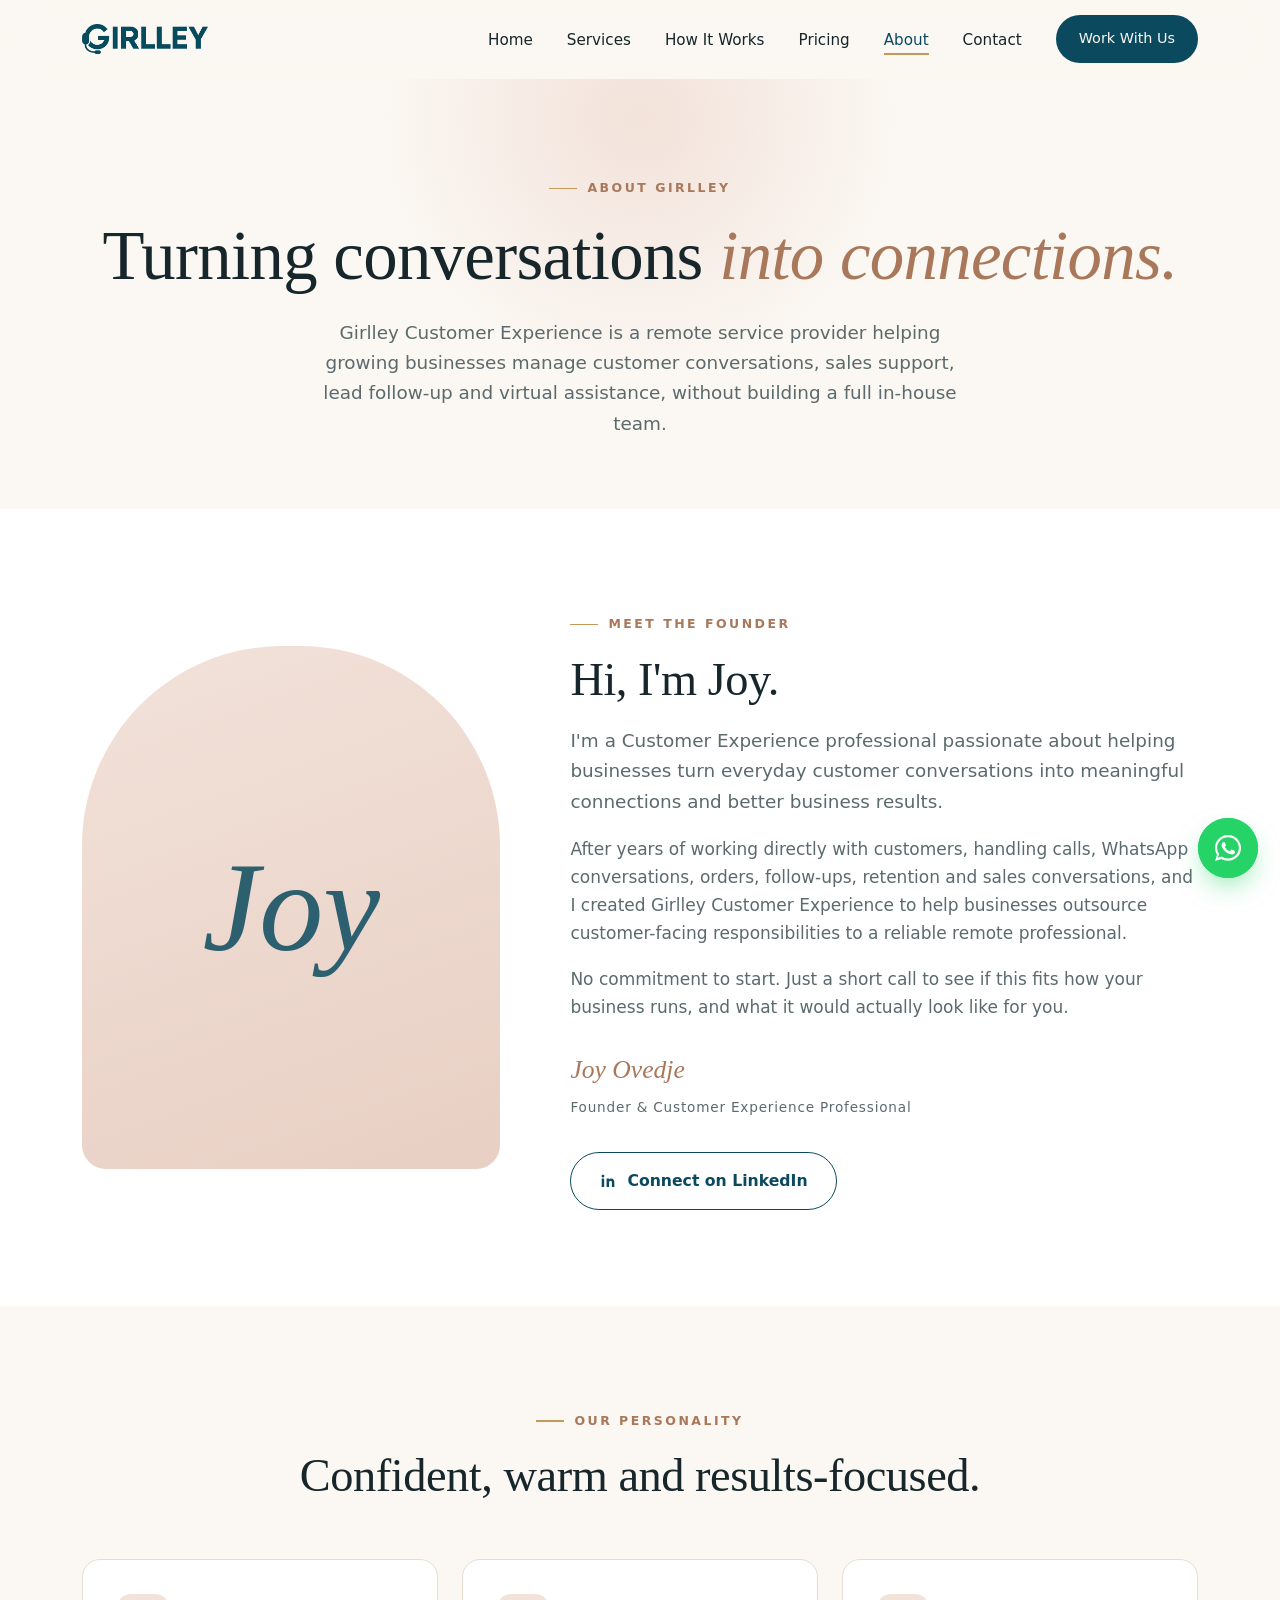
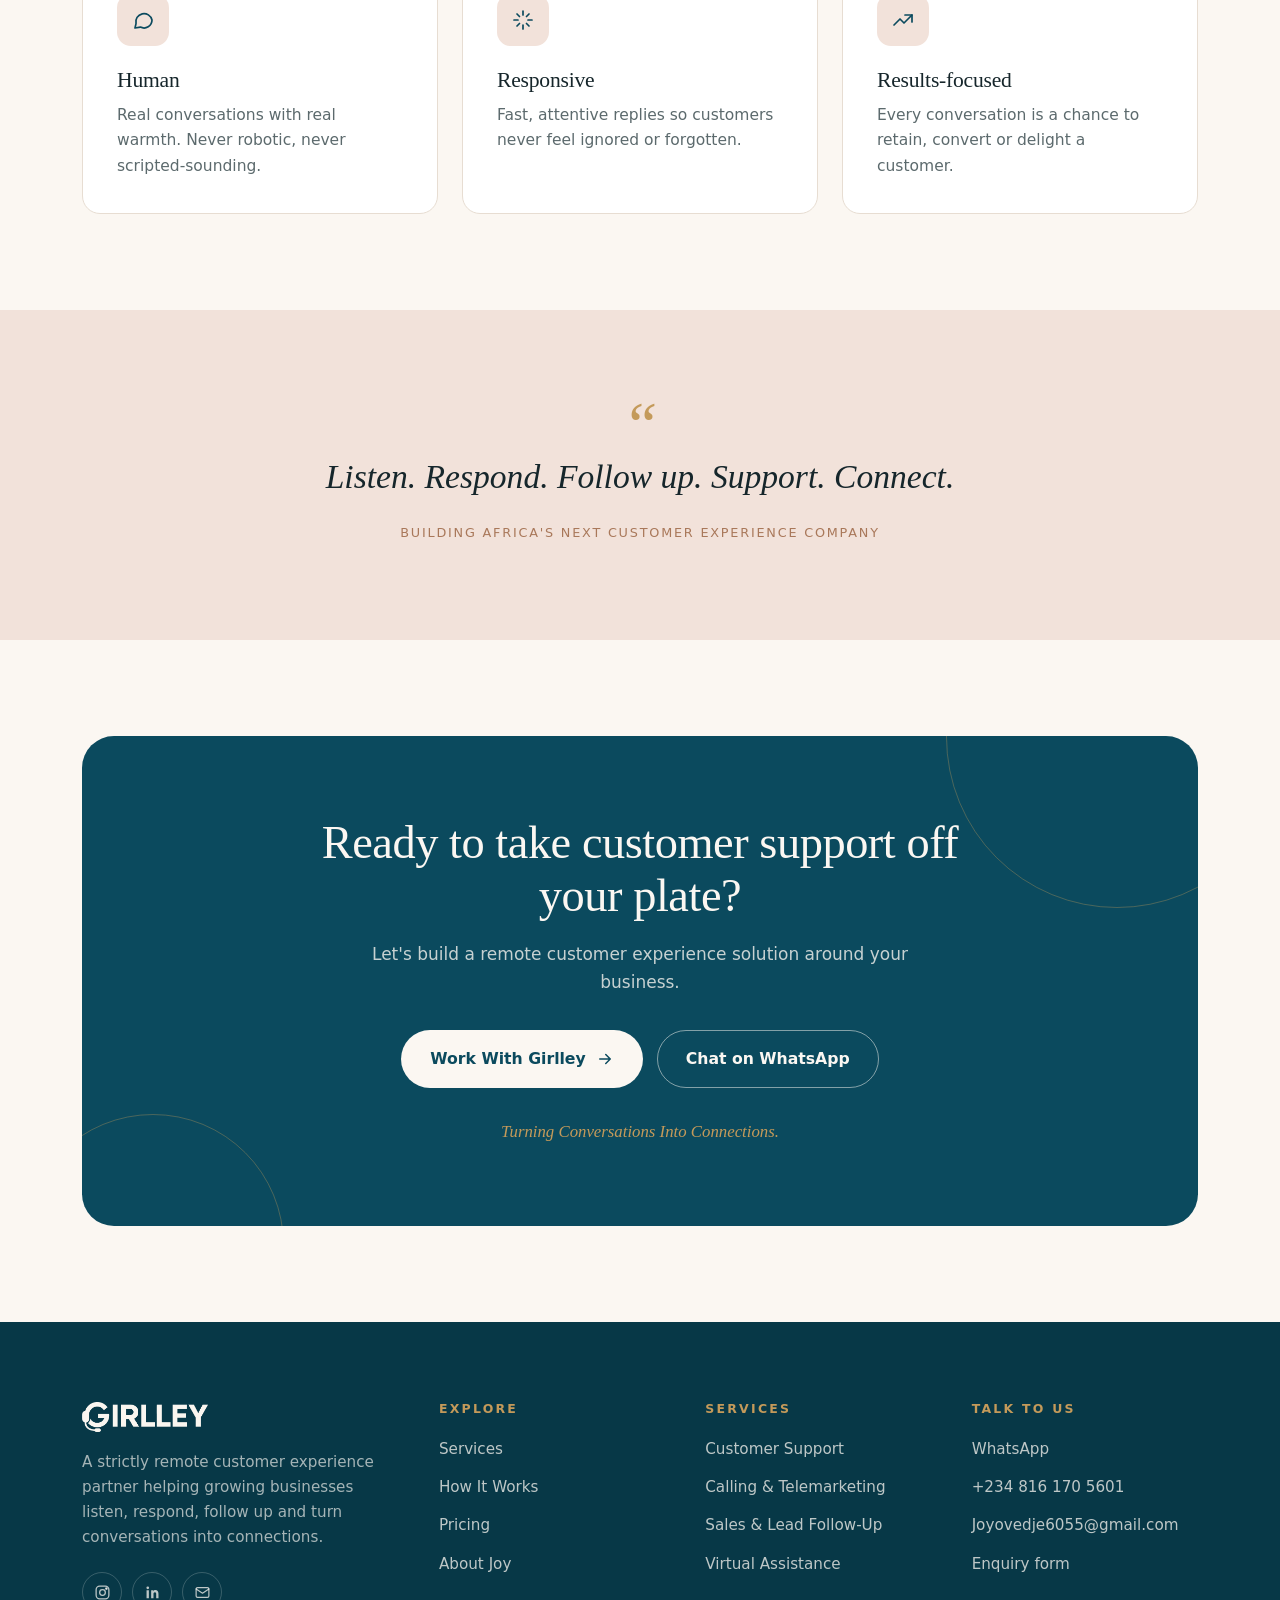
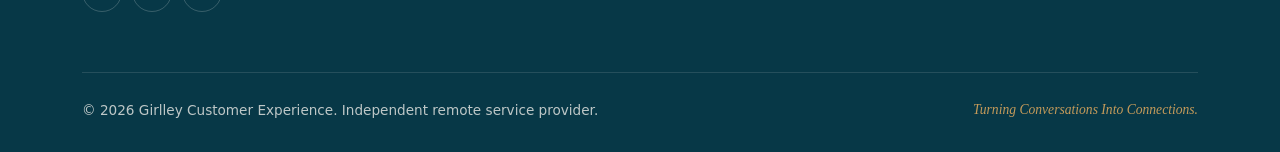
==== commit 52a79153: "Add files via upload" ====
--- a/about.html
+++ b/about.html
@@ -3,11 +3,11 @@
 <head>
 <meta charset="utf-8">
 <meta name="viewport" content="width=device-width, initial-scale=1">
-<title>About — Girlley CX</title>
-<meta name="description" content="Meet Joy Ovedje, founder of Girlley Customer Experience — a remote customer experience partner for growing businesses.">
+<title>About | Girlley CX</title>
+<meta name="description" content="Meet Joy Ovedje, founder of Girlley Customer Experience, a remote customer experience partner for growing businesses.">
 <meta name="theme-color" content="#0B4A5E">
-<meta property="og:title" content="About — Girlley CX">
-<meta property="og:description" content="Meet Joy Ovedje, founder of Girlley Customer Experience — a remote customer experience partner for growing businesses.">
+<meta property="og:title" content="About | Girlley CX">
+<meta property="og:description" content="Meet Joy Ovedje, founder of Girlley Customer Experience, a remote customer experience partner for growing businesses.">
 <meta property="og:type" content="website">
 <meta property="og:image" content="logo.png">
 <link rel="icon" type="image/png" href="favicon.png">
@@ -33,7 +33,7 @@
 <section class="page-hero"><div class="container">
   <span class="eyebrow">About Girlley</span>
   <h1>Turning conversations <em class="accent">into connections.</em></h1>
-  <p class="lead">Girlley Customer Experience is a remote service provider helping growing businesses manage customer conversations, sales support, lead follow-up and virtual assistance — without building a full in-house team.</p>
+  <p class="lead">Girlley Customer Experience is a remote service provider helping growing businesses manage customer conversations, sales support, lead follow-up and virtual assistance, without building a full in-house team.</p>
 </div></section>
 <section class="bg-white"><div class="container founder">
   <div class="founder-portrait reveal"><span class="mono">Joy</span><!-- To add a photo: place it at joy.jpg and uncomment: <img src="joy.jpg" alt="Joy Ovedje, founder of Girlley CX"> --></div>
@@ -41,8 +41,8 @@
     <span class="eyebrow">Meet the founder</span>
     <h2>Hi, I'm Joy.</h2>
     <p class="lead" style="margin-top:20px">I'm a Customer Experience professional passionate about helping businesses turn everyday customer conversations into meaningful connections and better business results.</p>
-    <p style="margin-top:18px">After years of working directly with customers — handling calls, WhatsApp conversations, orders, follow-ups, retention and sales conversations — I created Girlley Customer Experience to help businesses outsource customer-facing responsibilities to a reliable remote professional.</p>
-    <p style="margin-top:18px">No commitment to start — just a short call to see if this fits how your business runs, and what it would actually look like for you.</p>
+    <p style="margin-top:18px">After years of working directly with customers, handling calls, WhatsApp conversations, orders, follow-ups, retention and sales conversations, and I created Girlley Customer Experience to help businesses outsource customer-facing responsibilities to a reliable remote professional.</p>
+    <p style="margin-top:18px">No commitment to start. Just a short call to see if this fits how your business runs, and what it would actually look like for you.</p>
     <div class="signature">Joy Ovedje<small>Founder &amp; Customer Experience Professional</small></div>
     <div class="btn-row"><a href="https://www.linkedin.com/in/joy-ovedje-bb84bb2b6" target="_blank" rel="noopener" class="btn btn-outline"><svg viewBox="0 0 24 24" fill="currentColor" aria-hidden="true"><path d="M6.9 8.7H3.6V20h3.3V8.7zM5.3 3.5a1.9 1.9 0 1 0 0 3.8 1.9 1.9 0 0 0 0-3.8zM20.4 13.5c0-3-1.6-4.9-4.2-4.9-1.5 0-2.5.8-2.9 1.6V8.7h-3.2V20h3.3v-5.9c0-1.5.6-2.6 2-2.6s1.8 1.1 1.8 2.6V20h3.3l-.1-6.5z"/></svg> Connect on LinkedIn</a></div>
   </div>
@@ -50,7 +50,7 @@
 <section><div class="container">
   <div class="section-head center reveal"><span class="eyebrow">Our personality</span><h2>Confident, warm and results-focused.</h2></div>
   <div class="grid grid-3">
-  <div class="card reveal"><div class="icon"><svg viewBox="0 0 24 24" fill="none" stroke="currentColor" stroke-width="1.7" stroke-linecap="round" stroke-linejoin="round" aria-hidden="true"><path d="M21 12a8 8 0 0 1-11.6 7.1L4 20l1-4.4A8 8 0 1 1 21 12z"/></svg></div><h3>Human</h3><p>Real conversations with real warmth — never robotic, never scripted-sounding.</p></div><div class="card reveal"><div class="icon"><svg viewBox="0 0 24 24" fill="none" stroke="currentColor" stroke-width="1.7" stroke-linecap="round" stroke-linejoin="round" aria-hidden="true"><path d="M12 3v4M12 17v4M3 12h4M17 12h4M6 6l2.5 2.5M15.5 15.5 18 18M6 18l2.5-2.5M15.5 8.5 18 6"/></svg></div><h3>Responsive</h3><p>Fast, attentive replies so customers never feel ignored or forgotten.</p></div><div class="card reveal"><div class="icon"><svg viewBox="0 0 24 24" fill="none" stroke="currentColor" stroke-width="1.7" stroke-linecap="round" stroke-linejoin="round" aria-hidden="true"><path d="M3 17l6-6 4 4 8-8"/><path d="M14 7h7v7"/></svg></div><h3>Results-focused</h3><p>Every conversation is a chance to retain, convert or delight a customer.</p></div>
+  <div class="card reveal"><div class="icon"><svg viewBox="0 0 24 24" fill="none" stroke="currentColor" stroke-width="1.7" stroke-linecap="round" stroke-linejoin="round" aria-hidden="true"><path d="M21 12a8 8 0 0 1-11.6 7.1L4 20l1-4.4A8 8 0 1 1 21 12z"/></svg></div><h3>Human</h3><p>Real conversations with real warmth. Never robotic, never scripted-sounding.</p></div><div class="card reveal"><div class="icon"><svg viewBox="0 0 24 24" fill="none" stroke="currentColor" stroke-width="1.7" stroke-linecap="round" stroke-linejoin="round" aria-hidden="true"><path d="M12 3v4M12 17v4M3 12h4M17 12h4M6 6l2.5 2.5M15.5 15.5 18 18M6 18l2.5-2.5M15.5 8.5 18 6"/></svg></div><h3>Responsive</h3><p>Fast, attentive replies so customers never feel ignored or forgotten.</p></div><div class="card reveal"><div class="icon"><svg viewBox="0 0 24 24" fill="none" stroke="currentColor" stroke-width="1.7" stroke-linecap="round" stroke-linejoin="round" aria-hidden="true"><path d="M3 17l6-6 4 4 8-8"/><path d="M14 7h7v7"/></svg></div><h3>Results-focused</h3><p>Every conversation is a chance to retain, convert or delight a customer.</p></div>
   </div>
 </div></section>
 <section class="bg-blush"><div class="container center reveal">
--- a/styles.css
+++ b/styles.css
@@ -1,4 +1,4 @@
-/* Girlley CX — Turning Conversations Into Connections */
+/* Girlley CX: Turning Conversations Into Connections */
 :root{
   --cream:#FBF7F2;
   --cream-2:#F5EEE6;
